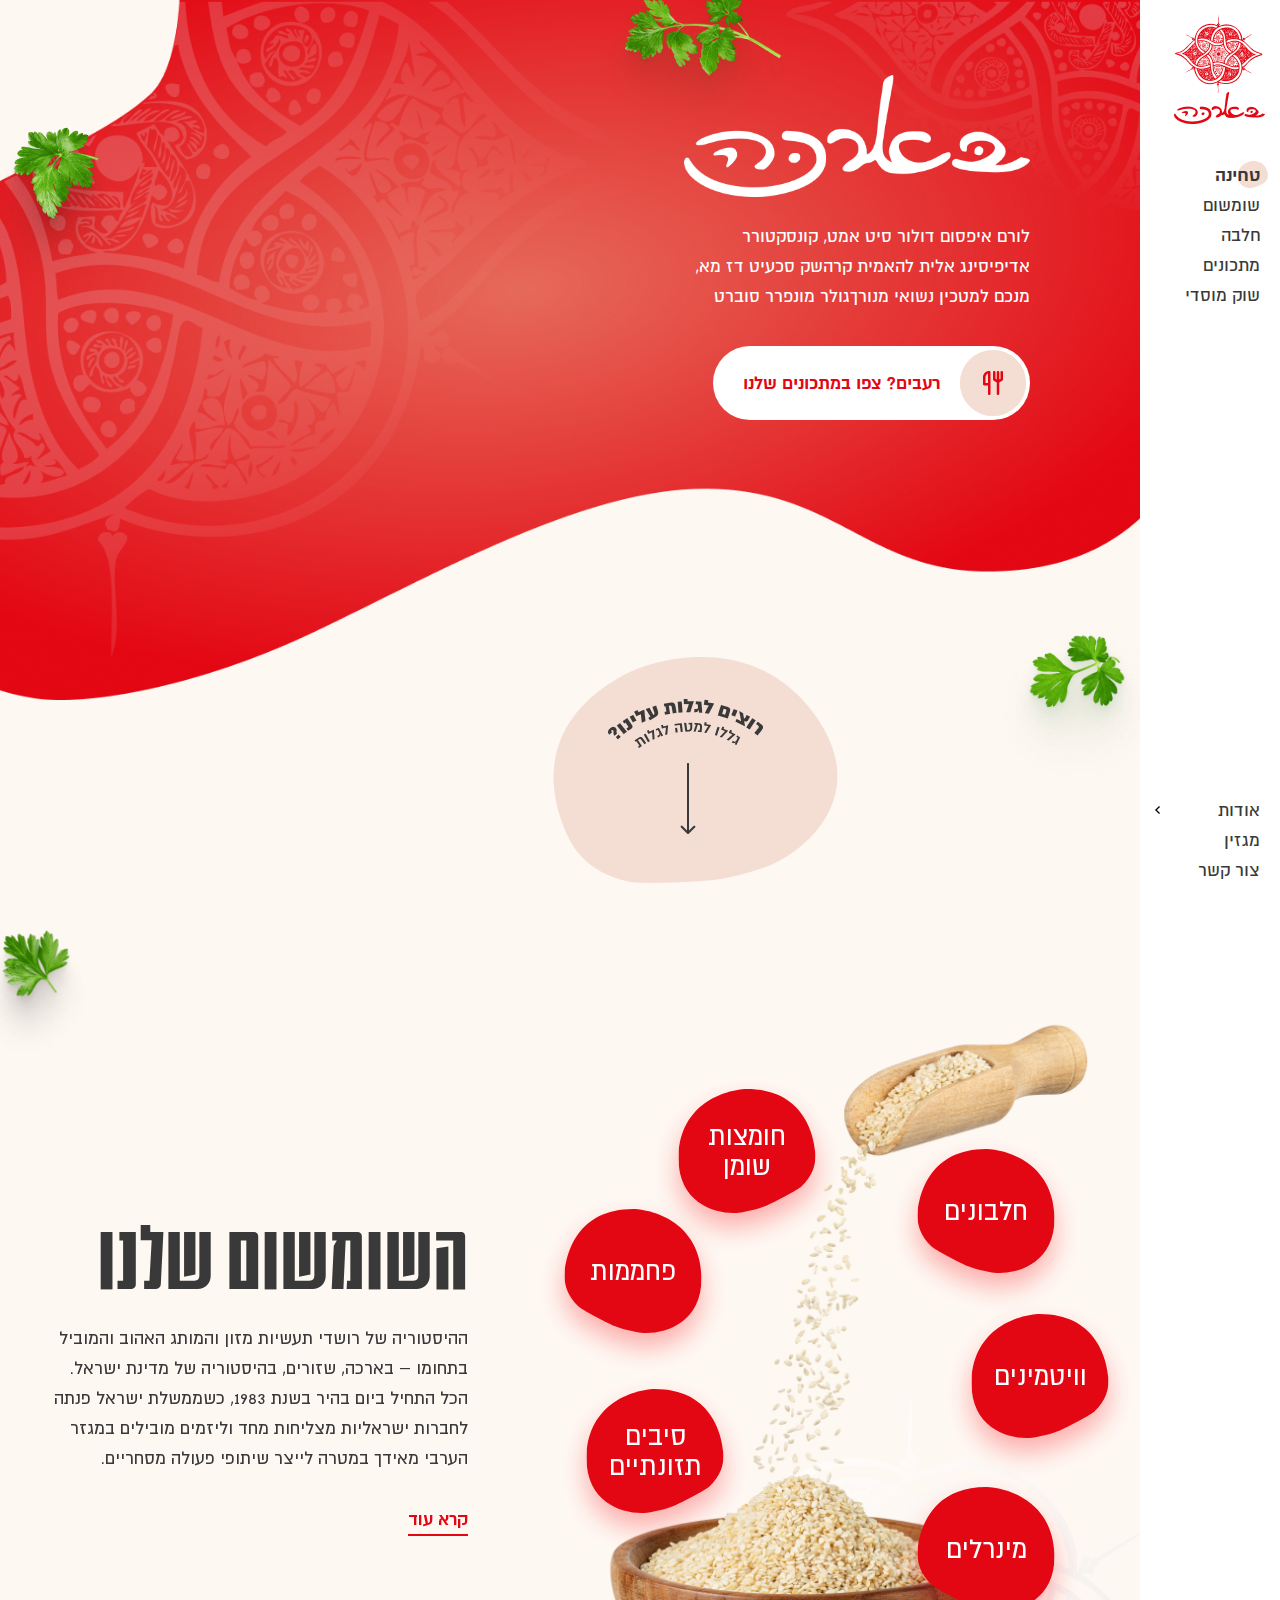
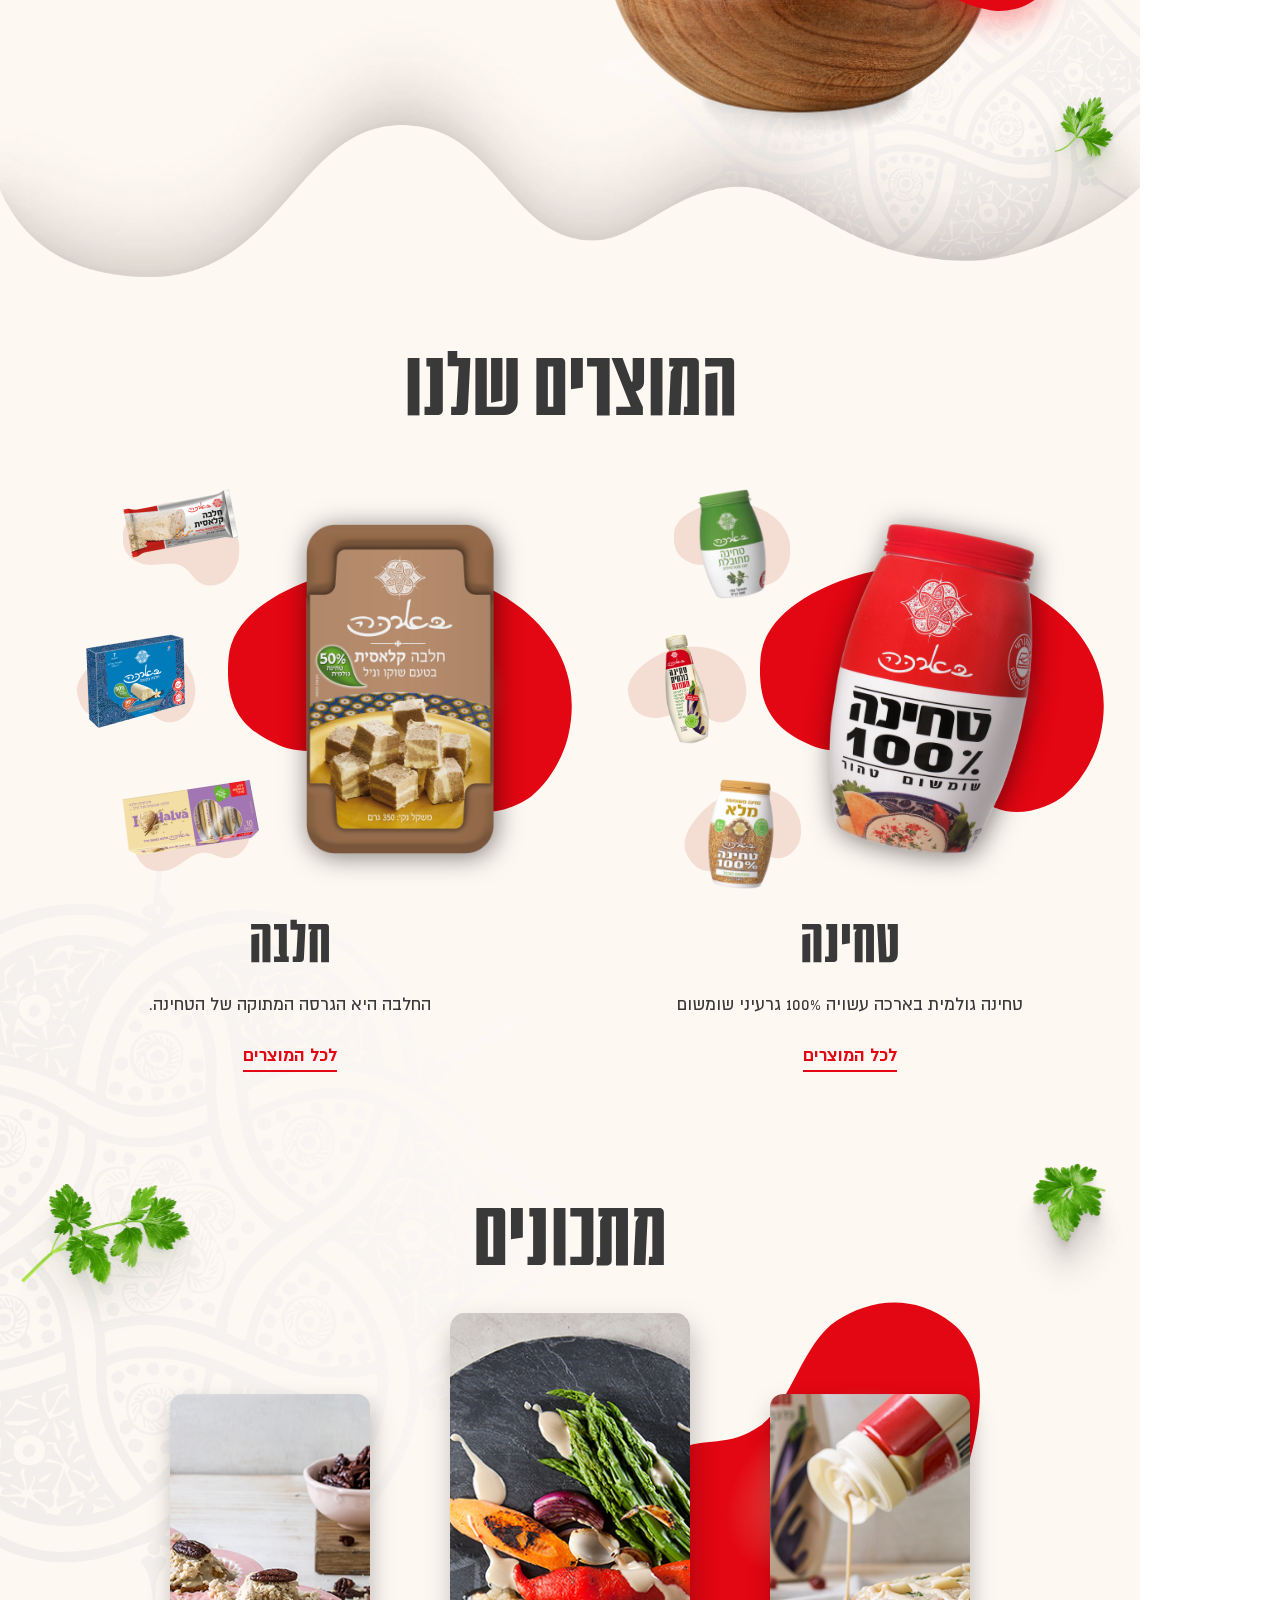
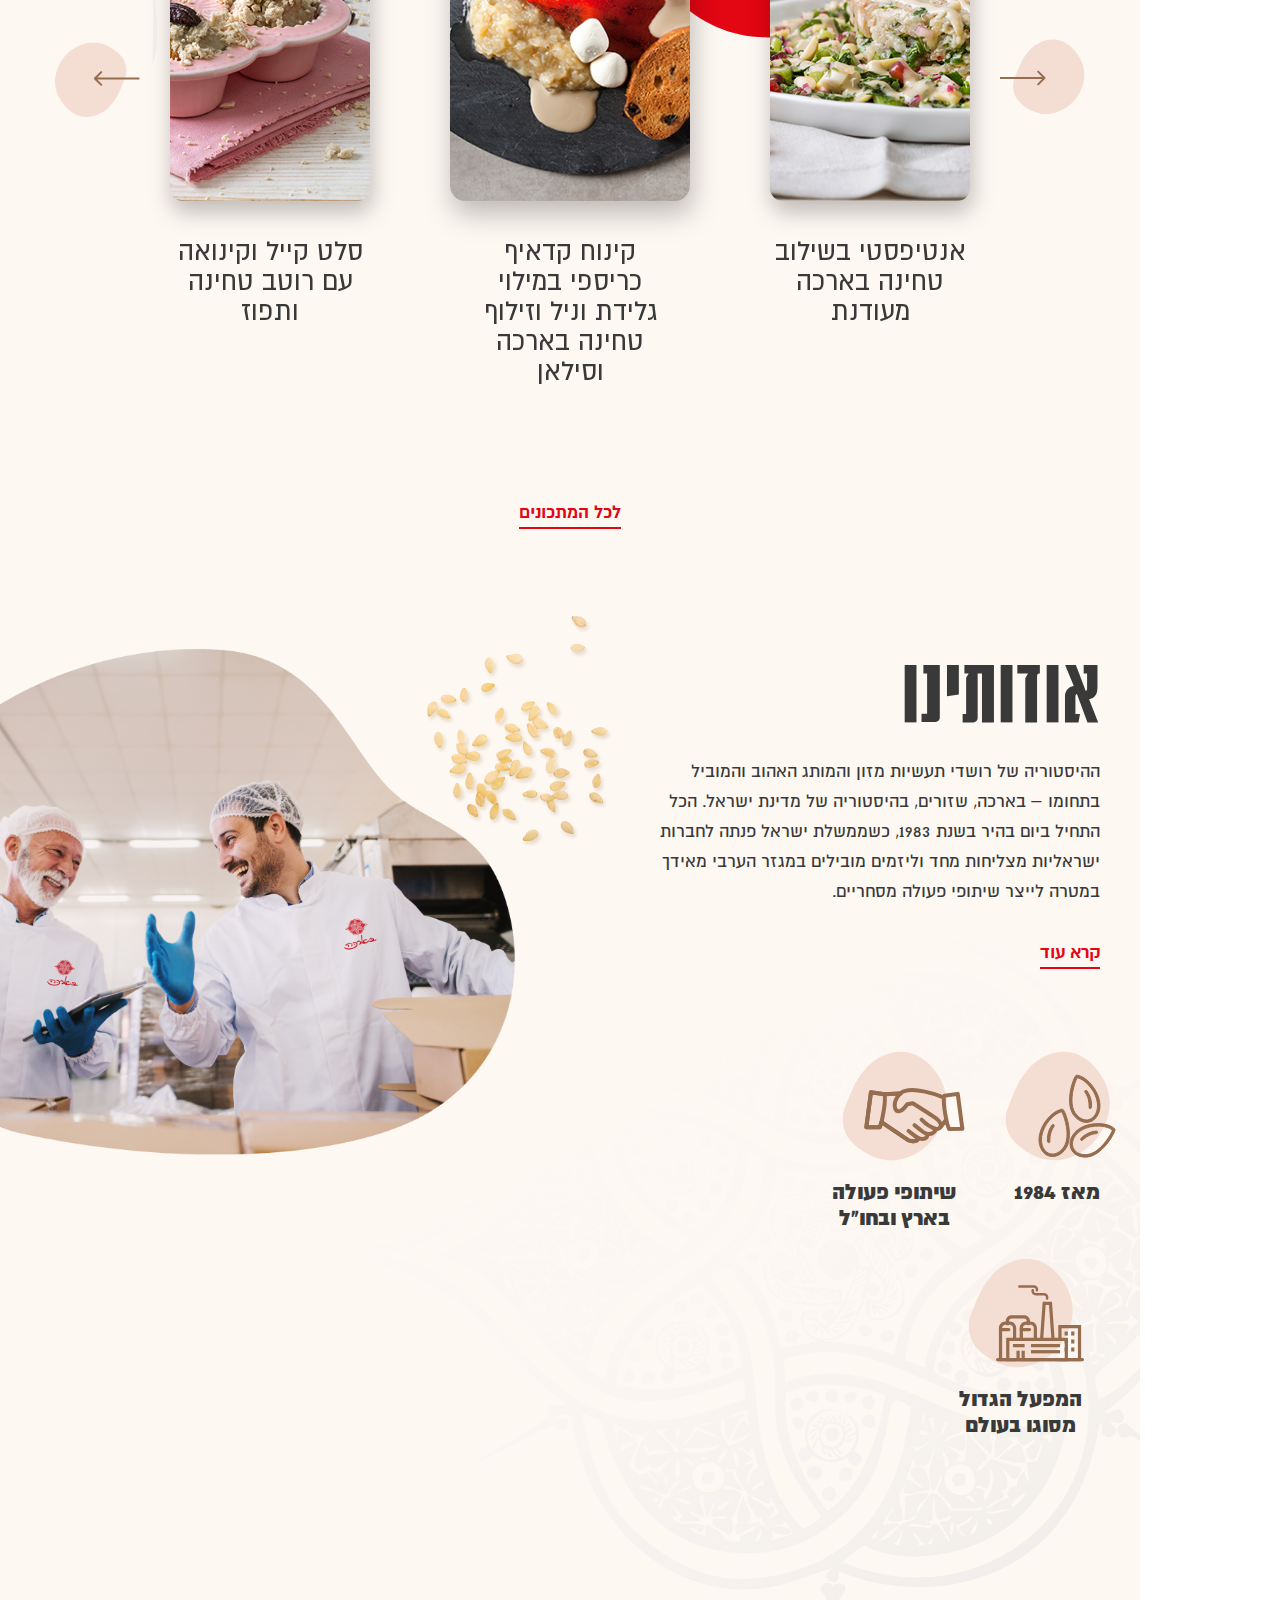
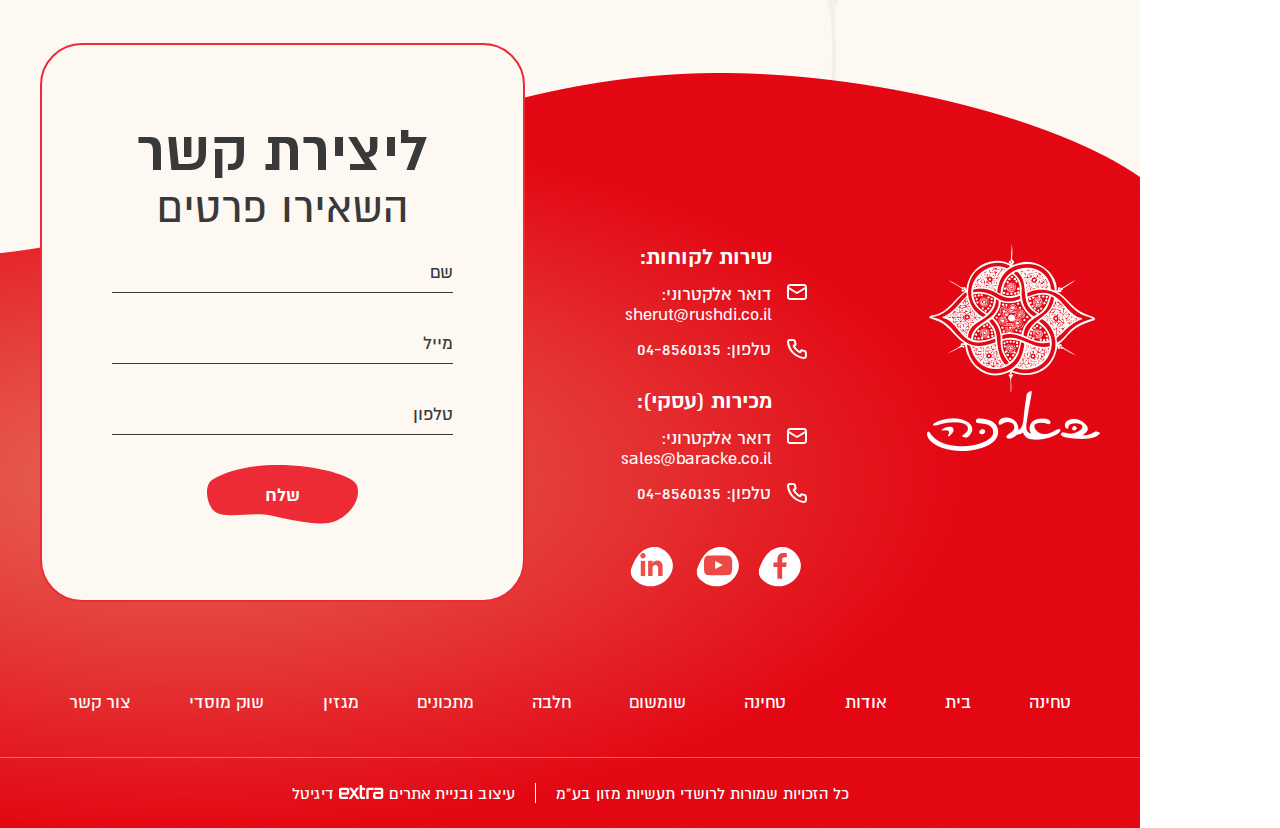
==== app/index.html @ 85909807 "first commit" ====
<!DOCTYPE html>
<html lang="en">
    <head>
        <meta charset="UTF-8" />
        <meta name="viewport" content="width=device-width, initial-scale=1.0" />
        <link rel="shortcut icon" type="image/x-icon" href="images/favicon.ico" />
        <title>בארכה</title>

        <script src="js/jquery-3.2.0.min.js"></script>
        <script src="js/main.js"></script>

        <link rel="stylesheet" href="plugins/swiper/swiper.css" />
        <script src="plugins/swiper/swiper.js"></script>

        <link rel="stylesheet" href="plugins/fancybox/jquery.fancybox.css" />
        <script src="plugins/fancybox/jquery.fancybox.js"></script>

        <script src="plugins/scrollreveal/scrollreveal.js"></script>

        <script src="plugins/mmenu/jquery-simple-mobilemenu.js"></script>
        <link rel="stylesheet" href="plugins/mmenu/styles/jquery-simple-mobilemenu-slide.css" />

        <link rel="stylesheet" href="css/style.css" />
    </head>
    <body>
        <div class="sidebar">
            <div class="logo">
                <img class="desktop" src="images/index/logo-sidebar.png" />
				<img class="mobile" src="images/index/logo-m.png" />
            </div>
            <div class="menu-cont-top">
                <ul class="main-menu">
                    <li class="current_page_item"><a href="">טחינה</a></li>
                    <li><a href="">שומשום</a></li>
                    <li><a href="">חלבה</a></li>
                    <li><a href="">מתכונים</a></li>
                    <li><a href="">שוק מוסדי</a></li>
                </ul>
            </div>

            <div class="menu-cont-bottom">
                <ul class="main-menu">
                    <li class="menu-item-has-children">
                        <a href="">אודות</a>
                        <ul class="sub-menu">
                            <li><a href=""> מודעות דרושים</a></li>
                            <li><a href="">מודעות חוק תכנון ובניה</a></li>
                            <li><a href="">מודעות מילים</a></li>
                            <li class="menu-item menu-item-has-children">
                                <a href="">מודעות מכרזים </a>
                                <ul class="sub-menu">
                                    <li><a href=""> מודעות דרושים</a></li>
                                    <li><a href="">מודעות חוק תכנון ובניה</a></li>
                                    <li><a href="">מודעות מילים</a></li>
                                </ul>
                            </li>
                        </ul>
                    </li>
                    <li><a href="">מגזין</a></li>
                    <li><a href="">צור קשר</a></li>
                </ul>
            </div>

			<div class="ham-button">
            </div>
            <div class="mobile-menu-cont mobile_menu">
                <ul class="mobile_menu">
                    <li class="current_page_item"><a href="/">ראשי</a></li>
                    <li class=""><a href="/">המבצעים שלנו</a></li>
                    <li class=""><a href="/">אודות</a> </li>
                    <li class=""><a href="/">קטלוג המוצרים</a></li>
                    <li class=""><a href="/">בלוג</a></li>
                    <li class=""><a href="/">חומרי בניין</a></li>
                    <li class=""><a href="/">יצירת קשר</a></li>
                    <li class="menu-item-has-children">
                        <a href="/">מאמרים</a>
                        <ul class="sub-menu submenu">
                            <li class="menu-item"><a href="/">מאמר 1</a></li>
                            <li class="menu-item"><a href="/">מאמר 2</a></li>
                        </ul>
                    </li>
                </ul>  
            </div>
        </div>

        <section class="hero">
            <div class="bg">
                <img src="images/index/hero/bg.png" />
            </div>
            <div class="section-inner">
                <div class="decor d1"><img src="images/index/hero/p1.png" /></div>
                <div class="decor d2"><img src="images/index/hero/p2.png" /></div>
                <div class="decor d3"><img src="images/index/hero/p3.png" /></div>
                <div class="decor d4"><img src="images/index/hero/sum.png" /></div>
                <div class="parts">
                    <div class="part part-text">
                        <div class="content white">
                            <img src="images/index/hero/logo.png" />
                            <p>לורם איפסום דולור סיט אמט, קונסקטורר אדיפיסינג אלית להאמית קרהשק סכעיט דז מא, מנכם למטכין נשואי מנורךגולר מונפרר סוברט</p>
                        </div>

                        <div class="button-round">
                            <div class="inner">
                                <div class="icon">
                                    <img src="images/icons/eat.svg" />
                                </div>
                                <span>רעבים? צפו במתכונים שלנו</span>
                            </div>
                        </div>
                    </div>
                    <div class="part part-image">
                        <div class="image">
                            <img src="images/index/hero/can.png" alt="" class="can" />
                            <img src="images/index/hero/plate.png" alt="" class="plate" />
                        </div>
                    </div>
                </div>

                <div class="wrapper-more centered">
                    <div class="more">
                        <img class="desktop" src="images/index/hero/more.png" />
						<img class="mobile" src="images/index/hero/more-m.svg" />
                    </div>
                </div>
            </div>
        </section>

        <section class="sumsum">
            <div class="decor d2"><img src="images/index/hero/p5.png" /></div>
            <div class="bg">
                <img src="images/index/sumsum-bottom.png" />
            </div>
            <div class="section-inner">
                <div class="decor d1"><img src="images/index/hero/p4.png" /></div>

                <div class="parts ai-center">
                    <div class="part part-image">
                        <div class="image">
                            <img src="images/index/sumsum.png" class="main" />

                            <div class="bullets">
                                <div class="bullet">
                                    <svg width="137" height="124" viewBox="0 0 137 124" fill="none" xmlns="http://www.w3.org/2000/svg">
                                        <path d="M0.0693817 66.0808C2.14291 14.771 46.2919 0.647851 68.1073 0C123.833 0 134.849 43.406 136.793 62.8415C138.737 82.2771 126.425 93.9384 123.186 97.1776C119.946 100.417 97.2663 112.726 86.2507 117.261C77.4382 120.889 65.2993 123.092 60.3315 123.74C39.3802 125.899 -1.92038 115.317 0.0693817 66.0808Z" fill="#E30613" />
                                    </svg>
                                    <div class="text">
                                        <p class="line-1">חומצות שומן</p>
                                        <p class="line-2">54 גרם ל-100 גרם</p>
                                    </div>
                                </div>

                                <div class="bullet">
                                    <svg width="137" height="124" viewBox="0 0 137 124" fill="none" xmlns="http://www.w3.org/2000/svg">
                                        <path d="M136.931 66.0808C134.857 14.771 90.7081 0.647851 68.8927 0C13.1666 0 2.15084 43.406 0.206904 62.8415C-1.73704 82.2771 10.5746 93.9384 13.8145 97.1776C17.0544 100.417 39.7337 112.726 50.7493 117.261C59.5618 120.889 71.7007 123.092 76.6685 123.74C97.6198 125.899 138.92 115.317 136.931 66.0808Z" fill="#E30613" />
                                    </svg>
                                    <div class="text">
                                        <p class="line-1">חלבונים</p>
                                        <p class="line-2">54 גרם ל-100 גרם</p>
                                    </div>
                                </div>

                                <div class="bullet">
                                    <svg width="137" height="124" viewBox="0 0 137 124" fill="none" xmlns="http://www.w3.org/2000/svg">
                                        <path d="M0.0693817 66.0808C2.14291 14.771 46.2919 0.647851 68.1073 0C123.833 0 134.849 43.406 136.793 62.8415C138.737 82.2771 126.425 93.9384 123.186 97.1776C119.946 100.417 97.2663 112.726 86.2507 117.261C77.4382 120.889 65.2993 123.092 60.3315 123.74C39.3802 125.899 -1.92038 115.317 0.0693817 66.0808Z" fill="#E30613" />
                                    </svg>
                                    <div class="text">
                                        <p class="line-1">וויטמינים</p>
                                        <p class="line-2">54 גרם ל-100 גרם</p>
                                    </div>
                                </div>

                                <div class="bullet">
                                    <svg width="137" height="124" viewBox="0 0 137 124" fill="none" xmlns="http://www.w3.org/2000/svg">
                                        <path d="M136.931 66.0808C134.857 14.771 90.7081 0.647851 68.8927 0C13.1666 0 2.15084 43.406 0.206904 62.8415C-1.73704 82.2771 10.5746 93.9384 13.8145 97.1776C17.0544 100.417 39.7337 112.726 50.7493 117.261C59.5618 120.889 71.7007 123.092 76.6685 123.74C97.6198 125.899 138.92 115.317 136.931 66.0808Z" fill="#E30613" />
                                    </svg>
                                    <div class="text">
                                        <p class="line-1">מינרלים</p>
                                        <p class="line-2">54 גרם ל-100 גרם</p>
                                    </div>
                                </div>

                                <div class="bullet">
                                    <svg width="137" height="124" viewBox="0 0 137 124" fill="none" xmlns="http://www.w3.org/2000/svg">
                                        <path d="M0.0693817 66.0808C2.14291 14.771 46.2919 0.647851 68.1073 0C123.833 0 134.849 43.406 136.793 62.8415C138.737 82.2771 126.425 93.9384 123.186 97.1776C119.946 100.417 97.2663 112.726 86.2507 117.261C77.4382 120.889 65.2993 123.092 60.3315 123.74C39.3802 125.899 -1.92038 115.317 0.0693817 66.0808Z" fill="#E30613" />
                                    </svg>
                                    <div class="text">
                                        <p class="line-1">סיבים תזונתיים</p>
                                        <p class="line-2">54 גרם ל-100 גרם</p>
                                    </div>
                                </div>

                                <div class="bullet">
                                    <svg width="137" height="124" viewBox="0 0 137 124" fill="none" xmlns="http://www.w3.org/2000/svg">
                                        <path d="M136.931 66.0808C134.857 14.771 90.7081 0.647851 68.8927 0C13.1666 0 2.15084 43.406 0.206904 62.8415C-1.73704 82.2771 10.5746 93.9384 13.8145 97.1776C17.0544 100.417 39.7337 112.726 50.7493 117.261C59.5618 120.889 71.7007 123.092 76.6685 123.74C97.6198 125.899 138.92 115.317 136.931 66.0808Z" fill="#E30613" />
                                    </svg>
                                    <div class="text">
                                        <p class="line-1">פחממות</p>
                                        <p class="line-2">54 גרם ל-100 גרם</p>
                                    </div>
                                </div>
                            </div>
                        </div>
                    </div>
                    <div class="part part-text">
                        <p class="section-title">השומשום שלנו</p>
                        <div class="content">
                            <p>ההיסטוריה של רושדי תעשיות מזון והמותג האהוב והמוביל בתחומו – בארכה, שזורים, בהיסטוריה של מדינת ישראל. הכל התחיל ביום בהיר בשנת 1983, כשממשלת ישראל פנתה לחברות ישראליות מצליחות מחד וליזמים מובילים במגזר הערבי מאידך במטרה לייצר שיתופי פעולה מסחריים.</p>
                        </div>

                        <a href="#" class="read-more">קרא עוד</a>
                    </div>
                </div>
            </div>
        </section>

        <div class="section-bg-products">
            <section class="products">
                <div class="section-inner">
                    <p class="section-title centered">המוצרים שלנו</p>

                    <div class="boxes">
                        <div class="box box-category">
                            <div class="inner">
                                <div class="image">
                                    <div class="main">
                                        <img src="images/index/products/b1.png" />
                                    </div>
                                    <div class="thumbs">
                                        <div class="thumb">
                                            <img src="images/index/products/p1.png" />
                                        </div>
                                        <div class="thumb">
                                            <img src="images/index/products/p2.png" />
                                        </div>
                                        <div class="thumb">
                                            <img src="images/index/products/p3.png" />
                                        </div>
                                    </div>
                                </div>
                                <div class="text">
                                    <p class="title">טחינה</p>
                                    <div class="content">
                                        <p>טחינה גולמית בארכה עשויה 100% גרעיני שומשום</p>
                                    </div>
                                    <a href="#" class="read-more">לכל המוצרים</a>
                                </div>
                            </div>
                        </div>

                        <div class="box box-category">
                            <div class="inner">
                                <div class="image">
                                    <div class="main">
                                        <img src="images/index/products/b2.png" />
                                    </div>
                                    <div class="thumbs">
                                        <div class="thumb">
                                            <img src="images/index/products/p4.png" />
                                        </div>
                                        <div class="thumb">
                                            <img src="images/index/products/p5.png" />
                                        </div>
                                        <div class="thumb">
                                            <img src="images/index/products/p6.png" />
                                        </div>
                                    </div>
                                </div>
                                <div class="text">
                                    <p class="title">חלבה</p>
                                    <div class="content">
                                        <p>החלבה היא הגרסה המתוקה של הטחינה.</p>
                                    </div>
                                    <a href="#" class="read-more">לכל המוצרים</a>
                                </div>
                            </div>
                        </div>
                    </div>
                </div>
            </section>

            <section class="recipes">
				<div class="decor d1">
					<img src="images/index/hero/p6.png">
				</div>
				<div class="decor d2">
					<img src="images/index/hero/p7.png">
				</div>
				<div class="decor d3">
					<img src="images/index/decor/decor-slider.svg">
				</div>
                <div class="section-inner">
                    <p class="section-title centered">מתכונים</p>

                    <div class="swiper-container slider-recipes">
                        <div class="swiper-wrapper">
                            <div class="swiper-slide">
                                <div class="box-recipe">
                                    <div class="image">
                                        <div class="inner">
                                            <img src="images/index/recipes/r1.png" />
                                        </div>
                                    </div>
                                    <div class="text">
                                        <p>קינוח קדאיף כריספי במילוי גלידת וניל וזילוף טחינה בארכה וסילאן</p>
                                    </div>
                                </div>
                            </div>
                            <div class="swiper-slide">
                                <div class="box-recipe">
                                    <div class="image">
                                        <div class="inner">
                                            <img src="images/index/recipes/r2.png" />
                                        </div>
                                    </div>
                                    <div class="text">
                                        <p>סלט קייל וקינואה עם רוטב טחינה ותפוז</p>
                                    </div>
                                </div>
                            </div>
                            <div class="swiper-slide">
                                <div class="box-recipe">
                                    <div class="image">
                                        <div class="inner">
                                            <img src="images/index/recipes/r3.png" />
                                        </div>
                                    </div>
                                    <div class="text">
                                        <p>אנטיפסטי בשילוב טחינה בארכה מעודנת</p>
                                    </div>
                                </div>
                            </div>
                        </div>
                        <div class="nav">
                            <div class="arrow arrow-right">
                                <img src="images/icons/swiper-right.svg" />
                            </div>
                            <div class="arrow arrow-left">
                                <img src="images/icons/swiper-left.svg" />
                            </div>
                        </div>
                    </div>

                    <div class="centered">
                        <a href="#" class="read-more">לכל המתכונים</a>
                    </div>
                </div>
            </section>
        </div>
		<div class="section-bg-about">
			<section class="about">
				<div class="section-inner">
					<div class="decor d1"><img src="images/index/hero/sum.png" /></div>
					<div class="parts">
						<div class="part">
							<p class="section-title">אודותינו</p>
							<div class="content">
								<p>ההיסטוריה של רושדי תעשיות מזון והמותג האהוב והמוביל בתחומו – בארכה, שזורים, בהיסטוריה של מדינת ישראל.
									הכל התחיל ביום בהיר בשנת 1983, כשממשלת ישראל פנתה לחברות ישראליות מצליחות מחד וליזמים מובילים במגזר הערבי מאידך במטרה לייצר שיתופי פעולה מסחריים.</p>
							</div>

							<a href="#" class="read-more">קרא עוד</a>

							<div class="boxes">
								<div class="box">
									<div class="inner">
										<div class="icon">
											<img src="images/index/about/a1.svg">
										</div>
										<div class="text">
											<span>מאז 1984</span>
										</div>
									</div>
								</div>
								<div class="box">
									<div class="inner">
										<div class="icon">
											<img src="images/index/about/a2.svg">
										</div>
										<div class="text">
											<span>שיתופי פעולה בארץ ובחו"ל</span>
										</div>
									</div>
								</div>
								<div class="box">
									<div class="inner">
										<div class="icon">
											<img src="images/index/about/a3.svg">
										</div>
										<div class="text">
											<span>המפעל הגדול מסוגו בעולם</span>
										</div>
									</div>
								</div>
							</div>
						</div>
						<div class="part">
							<div class="wrapper-image">
								<img src="images/index/about.png">
							</div>
						</div>
					</div>
				</div>
			</section>

			<footer>
				<div class="bg">
					<img src="images/index/bg-footer.png">
				</div>
				<div class="part-top">
					<div class="section-inner">
						<div class="parts">
							<div class="part part-cols">
								<div class="cols">
									<div class="col">
										<div class="logo">
											<img src="images/index/logo-footer.png">
										</div>
									</div>
									<div class="col">
										<div class="contact">
											<p class="contact-title">שירות לקוחות:</p>
											<div class="items">
												<div class="item">
													<div class="icon">
														<img src="images/icons/contact/env.svg">
													</div>
													<span>דואר אלקטרוני: sherut@rushdi.co.il</span>
												</div>
												<div class="item">
													<div class="icon">
														<img src="images/icons/contact/tel.svg">
													</div>
													<span>טלפון: 04-8560135</span>
												</div>
											</div>
										</div>

										<div class="contact">
											<p class="contact-title">מכירות (עסקי):</p>
											<div class="items">
												<div class="item">
													<div class="icon">
														<img src="images/icons/contact/env.svg">
													</div>
													<span>דואר אלקטרוני: sales@baracke.co.il</span>
												</div>
												<div class="item">
													<div class="icon">
														<img src="images/icons/contact/tel.svg">
													</div>
													<span>טלפון: 04-8560135</span>
												</div>
											</div>
										</div>

										<div class="social">
											<div class="item">
												<svg width="43" height="40" viewBox="0 0 43 40" fill="none" xmlns="http://www.w3.org/2000/svg">
													<path d="M37.5528 6.87092C47.6821 18.6453 39.6029 29.9482 34.2972 34.1279C20.4006 44.4373 8.64712 36.8391 4.12962 32.8841C-0.387878 28.929 0.262678 24.0626 0.3985 22.7441C0.534324 21.4256 3.63587 14.4973 5.44191 11.4526C6.88674 9.01685 9.4568 6.28215 10.5612 5.21927C15.3379 0.863839 27.8327 -4.42771 37.5528 6.87092Z" fill="white"/>
													</svg>
												<img src="images/icons/contact/fb.svg">
											</div>
											<div class="item">
												<svg width="43" height="40" viewBox="0 0 43 40" fill="none" xmlns="http://www.w3.org/2000/svg">
													<path d="M37.5528 6.87092C47.6821 18.6453 39.6029 29.9482 34.2972 34.1279C20.4006 44.4373 8.64712 36.8391 4.12962 32.8841C-0.387878 28.929 0.262678 24.0626 0.3985 22.7441C0.534324 21.4256 3.63587 14.4973 5.44191 11.4526C6.88674 9.01685 9.4568 6.28215 10.5612 5.21927C15.3379 0.863839 27.8327 -4.42771 37.5528 6.87092Z" fill="white"/>
													</svg>
												<img src="images/icons/contact/yt.svg">
											</div>
											<div class="item">
												<svg width="43" height="40" viewBox="0 0 43 40" fill="none" xmlns="http://www.w3.org/2000/svg">
													<path d="M37.5528 6.87092C47.6821 18.6453 39.6029 29.9482 34.2972 34.1279C20.4006 44.4373 8.64712 36.8391 4.12962 32.8841C-0.387878 28.929 0.262678 24.0626 0.3985 22.7441C0.534324 21.4256 3.63587 14.4973 5.44191 11.4526C6.88674 9.01685 9.4568 6.28215 10.5612 5.21927C15.3379 0.863839 27.8327 -4.42771 37.5528 6.87092Z" fill="white"/>
													</svg>
												<img src="images/icons/contact/ln.svg">
											</div>
										</div>
										
									</div>
								</div>
							</div>
							<div class="part part-form">
								<div class="wrapper-form">
									<p class="title">ליצירת קשר</p>
									<p class="subtitle">השאירו פרטים</p>

									<div class="wpcf7 js" id="wpcf7-f4355-o1" lang="he-IL" dir="rtl">
										<div class="screen-reader-response">
											<p role="status" aria-live="polite" aria-atomic="true"></p>
											<ul></ul>
										</div>
										<form action="/%D7%A6%D7%95%D7%A8-%D7%A7%D7%A9%D7%A8/#wpcf7-f4355-o1" method="post" class="wpcf7-form init" aria-label="Contact form" novalidate="novalidate" data-status="init">
											<span class="wpcf7-form-control-wrap" data-name="your-name"><input size="40" class="wpcf7-form-control wpcf7-text" aria-invalid="false" placeholder="שם" value="" type="text" name="your-name" /></span>
											<span class="wpcf7-form-control-wrap" data-name="your-email"><input size="40" class="wpcf7-form-control wpcf7-text wpcf7-email wpcf7-validates-as-required wpcf7-validates-as-email" aria-required="true" aria-invalid="false" placeholder="מייל" value="" type="email" name="your-email" /></span>
											<span class="wpcf7-form-control-wrap" data-name="your-tel"><input size="40" class="wpcf7-form-control wpcf7-text wpcf7-tel wpcf7-validates-as-tel" aria-invalid="false" placeholder="טלפון" value="" type="tel" name="your-tel" /></span>
											<input class="wpcf7-form-control wpcf7-hidden" value="/תודה-על-הפניה/" type="hidden" name="thankyou-page" />
											<div class="wrapper-submit wpcf7-form-control-wrap"><input class="wpcf7-form-control has-spinner wpcf7-submit" type="submit" value="שלח" /><span class="wpcf7-spinner"></span></div>
											<div class="wpcf7-response-output" aria-hidden="true"></div>
										</form>
									</div>
								</div>
							</div>
						</div>
						<div class="menu-cont-footer">
							<ul class="main-menu">
								<li class="current_page_item"><a href="">טחינה</a></li>
								<li><a href="">בית</a></li>
								<li><a href="">אודות</a></li>
								<li><a href="">טחינה</a></li>
								<li><a href="">שומשום</a></li>
								<li><a href="">חלבה</a></li>
								<li><a href="">מתכונים</a></li>
								<li><a href="">מגזין</a></li>
								<li><a href="">שוק מוסדי</a></li>
								<li><a href="">צור קשר</a></li>
							</ul>
						</div>

					</div>
				</div>

				<div class="part-bottom">
					<div class="section-inner">
						<p class="copyright">כל הזכויות שמורות לרושדי תעשיות מזון בע"מ</p>
						<div class="sep"></div>
						<p class="credit">עיצוב ובניית אתרים<a class="logoextra" href="https://extra.co.il/" target="_blank">
							<svg xmlns="http://www.w3.org/2000/svg" width="44.276" height="14.007" viewBox="0 0 44.276 14.007">
								<path id="logoextra" d="M892.015,509.994V512.2h6.571v1.876l-6.271-.011L890.7,515.6v4.159l1.6,1.479,7.118.011,1.5-1.479.011-8.372-1.544-1.436-7.365.032m1.158,6.239,5.306.011V518.9l-5.306-.011V516.23m-1.983-3.988.011-2.283h-5.735l-1.522,1.351-.011,9.894h2.423l-.011-8.962H891.2m-11.5-5h-2.358l.011,12.467,1.479,1.479h3.838l.011-2.187-2.937.011v-6.764l2.98-.021v-2.3l-3.012.011-.011-2.691m-2.98,2.766L873.982,510l-2.2,3.312-2.24-3.387-2.83-.011,3.655,5.263-4.149,6.014,2.894-.011,2.616-3.934,2.723,3.988,2.841.011-4.213-5.992,3.634-5.242m-18.46-.086-1.6,1.426v8.426l1.5,1.415h7.44v-2.208l-6.5.011V517.08l6.357-.011,1.458-1.4v-4.191l-1.49-1.533-7.172-.011m.815,4.888v-2.637l5.349.011v2.616Z" transform="translate(-856.653 -507.242)" fill="#ffffff"/>
							</svg>  
						</a> דיגיטל</p>
					</div>
				</div>
			</footer>
		</div>
        <script>
            $(document).ready(function ($) {
                var mySwiper = new Swiper(".slider-recipes", {
                    slidesPerView: 3,
                    spaceBetween: 100,
                    loop: true,
                    watchSlidesVisibility: true,
                    centeredSlides: true,
                    /*
				autoplay: {
					delay: 3000,
					disableOnInteraction: false,
					reverseDirection: true,
				},
				*/
                    speed: 1000,
                    navigation: {
                        nextEl: ".arrow-right",
                        prevEl: ".arrow-left",
                    },
                    breakpoints: {
                        0: {
                            //spaceBetween: 35,
                        },
                        1360: {
                            //spaceBetween: 55,
                        },
                    },
                });

   
            });
        </script>
    </body>
</html>
---- app/css/style.css ----
:root {
  --color-text: #393939;
  --color-main: #E30613;
  --color-2: #966D4F;
  --color-3: #F4DED3; }

/* Fonts */
@font-face {
  font-family: 'almoni-regular';
  src: url("../fonts/almoni-dl-aaa-regular.ttf") format("truetype"); }

@font-face {
  font-family: 'almoni-light';
  src: url("../fonts/almoni-dl-aaa-light.ttf") format("truetype"); }

@font-face {
  font-family: 'almoni-bold';
  src: url("../fonts/almoni-dl-aaa-bold.ttf") format("truetype"); }

@font-face {
  font-family: 'almoni-black';
  src: url("../fonts/almoni-dl-aaa-black.ttf") format("truetype"); }

@font-face {
  font-family: 'barlev-bold';
  src: url("../fonts/barlev-aaa-bold.otf") format("truetype"); }

/* /Fonts */
/* Global */
html {
  margin: 0 !important;
  overflow-x: hidden; }

body {
  position: relative;
  margin: 0;
  padding: 0;
  overflow-x: hidden;
  font-family: 'almoni-regular';
  font-size: 18px;
  padding-right: 165px; }
  @media only screen and (max-width: 1370px) {
    body {
      padding-right: 140px; } }
  @media only screen and (max-width: 950px) {
    body {
      padding-right: 0;
      padding-top: 50px; } }

input {
  border: none;
  outline: none; }

a {
  text-decoration: none;
  color: inherit; }

*, *::before, *::after {
  box-sizing: border-box;
  direction: rtl; }

p, h1, h2, h3, h4, h5, h6 {
  margin: 0; }

ul {
  -webkit-padding-start: 0;
  list-style: none;
  margin: 0;
  padding: 0; }

section {
  width: 100%;
  max-width: 1920px;
  margin: auto;
  overflow: hidden;
  position: relative;
  padding: 75px 0;
  background: #FEF8F3; }
  @media only screen and (max-width: 1370px) {
    section {
      padding: 60px 0; } }
  @media only screen and (max-width: 1200px) {
    section {
      padding: 55px 0; } }
  @media only screen and (max-width: 950px) {
    section {
      padding: 35px 0; } }

.section-inner {
  max-width: 1530px;
  padding: 0 40px;
  width: 100%;
  margin: auto;
  position: relative; }
  @media only screen and (max-width: 950px) {
    .section-inner {
      padding: 0 10px; } }

.content {
  font-family: 'almoni-regular';
  font-size: 20px;
  color: var(--color-text);
  line-height: 1.5; }
  .content.white {
    color: #fff; }
  .content p, .content ul, .content li, .content h1, .content h2, .content h3, .content h4, .content h5, .content img {
    margin-top: 15px; }
  .content a {
    color: var(--color-main);
    text-decoration: underline; }
    .content a:hover {
      text-decoration: none; }
  .content ul {
    list-style: disc;
    padding-right: 25px; }
  .content img {
    max-width: 100%; }
  @media only screen and (max-width: 950px) {
    .content {
      font-size: 18px; } }

.centered {
  text-align: center; }

.parts {
  display: flex;
  margin: 0 -45px; }
  .parts.ai-center {
    align-items: center; }
  .parts .part {
    width: 50%;
    flex-grow: 1;
    padding: 0 45px;
    position: relative; }
    .parts .part .image {
      font-size: 0;
      position: relative; }
      .parts .part .image img {
        max-width: 100%; }
      .parts .part .image .play {
        position: absolute;
        top: 50%;
        left: 50%;
        transform: translateX(-50%) translateY(-50%);
        z-index: 9; }
  @media only screen and (max-width: 950px) {
    .parts {
      flex-wrap: wrap; }
      .parts .part {
        width: 100%; }
        .parts .part:nth-child(2) {
          margin-top: 25px; }
        .parts .part .image .play img {
          height: 35px; } }

.section-title {
  font-family: 'barlev-bold';
  font-size: 113px;
  color: var(--color-text); }
  .section-title.white {
    color: #fff; }
  @media only screen and (max-width: 1370px) {
    .section-title {
      font-size: 90px; } }
  @media only screen and (max-width: 1200px) {
    .section-title {
      font-size: 75px; } }
  @media only screen and (max-width: 950px) {
    .section-title {
      font-size: 50px; } }

.button-round {
  border-radius: 53px;
  background: #FFF;
  display: inline-block;
  padding: 4px;
  padding-left: 30px;
  font-family: 'almoni-bold';
  font-size: 20px;
  color: var(--color-main);
  cursor: pointer;
  position: relative; }
  .button-round .icon {
    margin-left: 20px;
    height: 66px;
    width: 66px;
    display: flex;
    align-items: center;
    justify-content: center;
    background: var(--color-3);
    border-radius: 100%;
    position: relative;
    z-index: 1;
    transition: 0.5s; }
  .button-round span {
    position: relative;
    z-index: 1; }
  .button-round .inner {
    display: flex;
    align-items: center; }
  .button-round:before {
    content: "";
    position: absolute;
    display: block;
    top: 4px;
    bottom: 4px;
    right: 4px;
    width: 66px;
    background: var(--color-3);
    border-radius: 53px;
    transition: 0.5s; }
  .button-round:hover:before {
    width: calc(100% - 8px); }
  .button-round:hover .icon {
    background: #fff; }

.read-more {
  font-family: 'almoni-bold';
  font-size: 20px;
  color: var(--color-main);
  padding-bottom: 5px;
  border-bottom: 2px solid var(--color-main);
  display: inline-block;
  margin-top: 35px;
  transition: 0.5s; }
  .read-more:hover {
    color: var(--color-2);
    border-color: var(--color-2); }

.decor {
  position: absolute;
  font-size: 0;
  pointer-events: none; }
  .decor img {
    max-width: 100%; }

@-webkit-keyframes spin {
  from {
    transform: rotate(0deg); }
  to {
    transform: rotate(360deg); } }

@keyframes spin {
  from {
    transform: rotate(0deg); }
  to {
    transform: rotate(360deg); } }

.loading:after {
  display: inline-block;
  content: "";
  -webkit-animation: spin 1.75s linear infinite;
          animation: spin 1.75s linear infinite;
  height: 31px;
  width: 31px;
  position: absolute;
  top: 50%;
  left: 50%;
  margin-left: -15px;
  margin-top: -15px;
  z-index: 2;
  background: url("../images/icons/gear.svg"); }

.mobile {
  display: none; }

.desktop {
  display: block; }

@media only screen and (max-width: 950px) {
  .mobile {
    display: block; }
  .desktop {
    display: none; } }

#sm_menu_ham {
  position: static; }
  #sm_menu_ham span {
    background-color: var(--color-main);
    height: 3px; }

.sm_menu_outer {
  background: #966D4F;
  overflow-y: hidden; }
  .sm_menu_outer.slide .mobile_menu .sub-menu {
    background: #966D4F;
    min-height: calc(100vh - 45px);
    height: auto; }
  .sm_menu_outer .mobile_menu li {
    -o-border-image: linear-gradient(to right, rgba(255, 255, 255, 0) 0%, rgba(255, 255, 255, 0.5) 20%, rgba(255, 255, 255, 0.5) 50%, rgba(255, 255, 255, 0.5) 80%, rgba(255, 255, 255, 0) 100%) 0 0 1 0;
       border-image: linear-gradient(to right, rgba(255, 255, 255, 0) 0%, rgba(255, 255, 255, 0.5) 20%, rgba(255, 255, 255, 0.5) 50%, rgba(255, 255, 255, 0.5) 80%, rgba(255, 255, 255, 0) 100%) 0 0 1 0; }
  .sm_menu_outer .mobile_menu li.hasChild > a, .sm_menu_outer .mobile_menu li.back a {
    background-size: 20px !important; }
  .sm_menu_outer .mobile_menu a {
    font-family: 'almoni-regular';
    padding: 15px 15px; }
  .sm_menu_outer .mobile_menu .current_page_item > a {
    font-family: 'almoni-bold'; }

.sm_menu_outer.slide .mobile_menu li.hasChild > a {
  background: url(../plugins/mmenu/images/next.png) no-repeat scroll 10px center/5% auto; }

.sm_menu_outer .mobile_menu li.back a {
  padding: 20px 45px 20px 5px;
  background: url(../plugins/mmenu/images/back.png) no-repeat scroll right 15px center/5% auto; }

.sm_menu_outer {
  bottom: 0;
  height: calc(100vh - 50px);
  top: 50px; }

.sidebar {
  position: fixed;
  z-index: 99;
  top: 0;
  bottom: 0;
  right: 0;
  width: 165px;
  background: #fff;
  padding: 25px 35px;
  display: flex;
  flex-direction: column; }
  .sidebar .ham-button {
    display: none; }
  .sidebar .logo {
    font-size: 0; }
    .sidebar .logo img {
      max-width: 100%;
      max-height: 100%; }
  .sidebar .menu-cont-top {
    margin-top: 35px;
    flex-grow: 1; }
  .sidebar .menu-cont-bottom {
    margin-top: 35px; }
  .sidebar ul.main-menu .menu-item-has-children,
  .sidebar ul.main-menu .has-extra-menu {
    padding-left: 20px;
    background: url("../images/icons/rr.svg") no-repeat left center; }
  .sidebar ul.main-menu .menu-item-has-children {
    position: relative; }
  .sidebar ul.main-menu > li {
    position: relative; }
    .sidebar ul.main-menu > li > a {
      position: relative;
      transition: 0.25s;
      font-family: 'almoni-regular';
      font-size: 20px;
      color: var(--color-text);
      padding: 5px 5px;
      white-space: nowrap;
      display: inline-block; }
      .sidebar ul.main-menu > li > a:hover {
        color: var(--color-main); }
    .sidebar ul.main-menu > li.current_page_item:before, .sidebar ul.main-menu > li.current-menu-item:before {
      content: "";
      position: absolute;
      width: 30px;
      height: 27px;
      right: -3px;
      top: 2px;
      background: url("../images/icons/menu-active.svg") no-repeat; }
    .sidebar ul.main-menu > li.current_page_item > a, .sidebar ul.main-menu > li.current-menu-item > a {
      font-family: 'almoni-bold'; }
    .sidebar ul.main-menu > li .sub-menu {
      padding: 20px;
      position: absolute;
      left: auto;
      right: 100%;
      bottom: 0;
      transform: translateX(-20px);
      background-color: #fff;
      visibility: hidden;
      opacity: 0;
      transition: 0.15s;
      box-shadow: 0px 2px 15px 0px rgba(50, 50, 50, 0.2);
      z-index: 999; }
      .sidebar ul.main-menu > li .sub-menu.cols-2 {
        -moz-column-count: 2;
             column-count: 2;
        -moz-column-gap: 25px;
             column-gap: 25px; }
      .sidebar ul.main-menu > li .sub-menu li {
        margin: 0; }
        .sidebar ul.main-menu > li .sub-menu li a {
          font-family: 'almoni-regular';
          font-size: 17px;
          color: var(--color-text);
          padding: 8px;
          white-space: nowrap;
          display: inline-block;
          transition: 0.5s; }
          .sidebar ul.main-menu > li .sub-menu li a:hover {
            color: var(--color-main); }
        .sidebar ul.main-menu > li .sub-menu li:hover > .sub-menu {
          visibility: visible;
          opacity: 1; }
    .sidebar ul.main-menu > li:hover > .sub-menu {
      visibility: visible;
      opacity: 1; }
  @media only screen and (max-width: 1370px) {
    .sidebar {
      width: 140px;
      padding: 15px 15px; } }
  @media only screen and (max-width: 950px) {
    .sidebar {
      bottom: auto;
      left: 0;
      right: 0;
      width: auto;
      height: 50px;
      padding: 5px 10px;
      box-shadow: 0px 2px 15px 0px rgba(50, 50, 50, 0.2);
      flex-direction: row;
      justify-content: space-between;
      align-items: center; }
      .sidebar .logo {
        height: 100%; }
      .sidebar .ham-button {
        display: block; }
      .sidebar .menu-cont-top,
      .sidebar .menu-cont-bottom {
        display: none; } }

@-webkit-keyframes from-scale {
  from {
    transform: scale(1.5) rotate(-10deg);
    opacity: 0; }
  to {
    transform: scale(1) r otate(0deg);
    opacity: 1; } }

@keyframes from-scale {
  from {
    transform: scale(1.5) rotate(-10deg);
    opacity: 0; }
  to {
    transform: scale(1) r otate(0deg);
    opacity: 1; } }

/* ---------------------- Section hero ---------------------- */
section.hero .decor {
  z-index: 9; }
  section.hero .decor.d1 {
    top: -152px;
    right: 26%;
    width: 26%; }
    @media only screen and (max-width: 1370px) {
      section.hero .decor.d1 {
        top: -128px; } }
    @media only screen and (max-width: 950px) {
      section.hero .decor.d1 {
        top: -22px;
        right: -14%;
        width: 42%; } }
  section.hero .decor.d2 {
    top: 30px;
    width: 25%;
    text-align: left;
    left: -80px; }
    @media only screen and (max-width: 950px) {
      section.hero .decor.d2 {
        top: -9px;
        width: 35%;
        left: -30px; } }
  section.hero .decor.d3 {
    bottom: 80px;
    right: -80px;
    width: 25%; }
    @media only screen and (max-width: 950px) {
      section.hero .decor.d3 {
        bottom: -10px;
        right: -50px;
        width: 45%; } }
  section.hero .decor.d4 {
    bottom: 150px;
    left: -40px;
    width: 15%;
    text-align: left;
    opacity: 0;
    -webkit-animation: from-scale 1s forwards 3s;
            animation: from-scale 1s forwards 3s; }
    @media only screen and (max-width: 1370px) {
      section.hero .decor.d4 {
        bottom: 250px;
        left: 0px; } }
    @media only screen and (max-width: 950px) {
      section.hero .decor.d4 {
        width: 25%;
        bottom: 73px; } }

section.hero .bg {
  top: 0;
  right: 0;
  left: 0;
  font-size: 0;
  display: flex;
  justify-content: center;
  align-items: flex-start;
  position: absolute;
  padding-right: 50px; }
  section.hero .bg img {
    margin: auto; }

section.hero .section-inner {
  position: relative;
  z-index: 2; }

section.hero .parts {
  align-items: flex-start;
  margin: 0;
  margin-right: 70px;
  margin-top: 55px; }
  section.hero .parts .part {
    padding: 0; }
  section.hero .parts .part-image .image {
    width: 105%;
    margin-top: 150px; }
    section.hero .parts .part-image .image img {
      position: absolute;
      opacity: 0;
      pointer-events: none; }
      section.hero .parts .part-image .image img.plate {
        left: -60px;
        top: 0;
        max-width: 71%;
        -webkit-animation: from-scale 2s forwards 0.5s;
                animation: from-scale 2s forwards 0.5s; }
      section.hero .parts .part-image .image img.can {
        position: absolute;
        right: 40px;
        top: -85px;
        z-index: 2;
        max-width: 61%;
        -webkit-animation: from-scale 2s forwards 2s;
                animation: from-scale 2s forwards 2s; }
  section.hero .parts .part-text {
    width: 20%; }

section.hero .button-round {
  margin-top: 35px; }

section.hero .wrapper-more {
  margin-top: 190px; }
  section.hero .wrapper-more .more {
    cursor: pointer;
    z-index: 9;
    display: inline-block;
    margin: auto; }
    section.hero .wrapper-more .more img {
      transition: 0.5s;
      position: relative;
      bottom: 0;
      margin-left: 240px; }
    @media only screen and (min-width: 950px) {
      section.hero .wrapper-more .more:hover img {
        bottom: -20px; } }

@media only screen and (max-width: 1370px) {
  section.hero .bg img {
    height: 700px; }
  section.hero .parts {
    margin-top: 0; } }

@media only screen and (max-width: 950px) {
  section.hero {
    padding-top: 10px; }
    section.hero .bg img {
      height: 790px; }
    section.hero .parts {
      margin-right: 0; }
      section.hero .parts .part-image .image {
        margin-top: 90px; }
        section.hero .parts .part-image .image img.can {
          right: -50px;
          top: -85px;
          max-width: 71%; }
        section.hero .parts .part-image .image img.plate {
          left: -18px;
          top: 0;
          max-width: 81%; }
    section.hero .wrapper-more {
      margin-top: 250px; }
      section.hero .wrapper-more .more img {
        margin-left: 0;
        -webkit-animation: bounce 2s infinite;
                animation: bounce 2s infinite; } }

/* --------------------- /Section hero ---------------------- */
@-webkit-keyframes bounce {
  0%,
  20%,
  50%,
  80%,
  100% {
    transform: translateY(0); }
  40% {
    transform: translateY(-30px); }
  60% {
    transform: translateY(-15px); } }
@keyframes bounce {
  0%,
  20%,
  50%,
  80%,
  100% {
    transform: translateY(0); }
  40% {
    transform: translateY(-30px); }
  60% {
    transform: translateY(-15px); } }

/* ---------------------- Section sumsum ---------------------- */
section.sumsum {
  overflow: visible;
  padding-top: 0;
  padding-bottom: 130px;
  z-index: 2; }
  section.sumsum .bg {
    position: absolute;
    bottom: -150px;
    left: 0;
    right: 0;
    font-size: 0; }
    section.sumsum .bg img {
      width: 100%; }
  section.sumsum .decor {
    z-index: 9; }
    section.sumsum .decor.d1 {
      top: -110px;
      left: -80px;
      width: 20%;
      text-align: left; }
      @media only screen and (max-width: 950px) {
        section.sumsum .decor.d1 {
          top: -45px;
          left: -40px;
          width: 50%; } }
    section.sumsum .decor.d2 {
      bottom: 40px;
      right: -35px;
      width: 16%;
      text-align: right; }
      @media only screen and (max-width: 950px) {
        section.sumsum .decor.d2 {
          bottom: -30px;
          right: -75px;
          width: 66%; } }
  section.sumsum .parts .part-text {
    width: 40%; }
  section.sumsum .image {
    position: relative;
    text-align: center; }
    section.sumsum .image .main {
      mix-blend-mode: multiply;
      margin: auto; }
  section.sumsum .bullets {
    position: absolute;
    top: 0;
    left: 0;
    bottom: 0;
    right: 0; }
    section.sumsum .bullets .bullet {
      position: absolute;
      cursor: pointer; }
      section.sumsum .bullets .bullet:nth-child(1) {
        left: 35%;
        top: 20%; }
      section.sumsum .bullets .bullet:nth-child(2) {
        left: 79%;
        top: 28%; }
      section.sumsum .bullets .bullet:nth-child(3) {
        left: 89%;
        top: 50%; }
      section.sumsum .bullets .bullet:nth-child(4) {
        left: 79%;
        top: 73%; }
      section.sumsum .bullets .bullet:nth-child(5) {
        left: 18%;
        top: 60%; }
      section.sumsum .bullets .bullet:nth-child(6) {
        left: 14%;
        top: 36%; }
      section.sumsum .bullets .bullet svg,
      section.sumsum .bullets .bullet .text {
        position: absolute;
        top: 50%;
        left: 50%;
        transform: translateX(-50%) translateY(-50%); }
      section.sumsum .bullets .bullet svg {
        transition: 0.5s;
        -webkit-filter: drop-shadow(0px 14px 13px rgba(247, 0, 4, 0.3));
                filter: drop-shadow(0px 14px 13px rgba(247, 0, 4, 0.3)); }
        section.sumsum .bullets .bullet svg path {
          transition: 0.5s; }
      section.sumsum .bullets .bullet .text {
        z-index: 2;
        text-align: center; }
        section.sumsum .bullets .bullet .text .line-1 {
          font-family: 'almoni-regular';
          font-size: 30px;
          color: #fff; }
        section.sumsum .bullets .bullet .text .line-2 {
          font-family: 'almoni-regular';
          font-size: 20px;
          color: #fff;
          overflow: hidden;
          height: 0;
          opacity: 0;
          transition: 0.5s; }
      section.sumsum .bullets .bullet:hover {
        z-index: 99; }
        section.sumsum .bullets .bullet:hover .text .line-2 {
          height: 40px;
          margin-top: 10px;
          opacity: 1; }
        section.sumsum .bullets .bullet:hover svg {
          transform: translateX(-50%) translateY(-50%) scale(1.2); }
          section.sumsum .bullets .bullet:hover svg path {
            fill: var(--color-2); }
  @media only screen and (max-width: 1370px) {
    section.sumsum .bg {
      bottom: -80px; } }
  @media only screen and (max-width: 950px) {
    section.sumsum {
      padding-top: 45px; }
      section.sumsum .bg {
        bottom: 0px; }
      section.sumsum .parts {
        flex-direction: column-reverse; }
        section.sumsum .parts .part-text {
          width: 100%;
          margin-top: 0; }
        section.sumsum .parts .part-image {
          margin-top: 35px; }
      section.sumsum .bullets .bullet svg {
        transform: translateX(-50%) translateY(-50%) scale(0.7); }
      section.sumsum .bullets .bullet .text {
        z-index: 2;
        text-align: center; }
        section.sumsum .bullets .bullet .text .line-1 {
          font-size: 22px; }
        section.sumsum .bullets .bullet .text .line-2 {
          font-size: 18px; }
      section.sumsum .bullets .bullet:hover svg {
        transform: translateX(-50%) translateY(-50%) scale(1); }
      section.sumsum .bullets .bullet:hover .text .line-2 {
        height: 36px;
        margin-top: 5px; } }

/* --------------------- /Section sumsum ---------------------- */
/* ---------------------- Section products ---------------------- */
section.products .section-inner {
  position: relative;
  z-index: 9; }

section.products .boxes {
  display: flex;
  flex-wrap: wrap;
  margin: -30px;
  margin-top: 55px; }
  section.products .boxes .box {
    width: 50%;
    padding: 30px; }

@media only screen and (max-width: 1370px) {
  section.products .boxes {
    margin-top: 25px; } }

@media only screen and (max-width: 950px) {
  section.products .boxes {
    margin: -50px;
    margin-top: 15px; }
    section.products .boxes .box {
      width: 100%;
      padding: 50px; } }

/* --------------------- /Section products ---------------------- */
.box-category {
  text-align: center; }
  .box-category .image {
    display: flex;
    align-items: center;
    justify-content: center;
    font-size: 0; }
    .box-category .image .main {
      height: 400px;
      position: relative; }
      .box-category .image .main:after {
        content: "";
        position: absolute;
        display: block;
        width: 415px;
        height: 275px;
        background: url("../images/index/product-behind-big.svg") no-repeat;
        background-size: contain;
        background-position: center center;
        top: 50%;
        left: 50%;
        transform: translateX(-50%) translateY(-50%); }
      .box-category .image .main img {
        max-height: 100%;
        position: relative;
        z-index: 3;
        -webkit-filter: drop-shadow(2px 3px 13px rgba(0, 0, 0, 0.5));
                filter: drop-shadow(2px 3px 13px rgba(0, 0, 0, 0.5)); }
    .box-category .image .thumbs .thumb {
      position: relative;
      margin-top: 35px;
      height: 110px;
      cursor: pointer; }
      .box-category .image .thumbs .thumb:hover img {
        transform: scale(1.2) rotate(-5deg); }
      .box-category .image .thumbs .thumb:first-child {
        margin-top: 0; }
      .box-category .image .thumbs .thumb:after {
        content: "";
        position: absolute;
        display: block;
        width: 125px;
        height: 85px;
        background: url("../images/index/product-behind.svg") no-repeat;
        background-size: contain;
        background-position: center center;
        top: 50%;
        left: 50%;
        transform: translateX(-50%) translateY(-50%); }
      .box-category .image .thumbs .thumb img {
        max-height: 100%;
        position: relative;
        z-index: 3;
        transition: 0.5s; }
      .box-category .image .thumbs .thumb:nth-child(1) {
        margin-right: 30px; }
        .box-category .image .thumbs .thumb:nth-child(1):after {
          transform: translateX(-50%) translateY(-50%) rotate(0deg); }
      .box-category .image .thumbs .thumb:nth-child(2) {
        margin-right: 120px; }
        .box-category .image .thumbs .thumb:nth-child(2):after {
          transform: translateX(-50%) translateY(-50%) rotate(-15deg); }
      .box-category .image .thumbs .thumb:nth-child(3) {
        margin-right: 10px; }
        .box-category .image .thumbs .thumb:nth-child(3):after {
          transform: translateX(-50%) translateY(-50%) rotate(-30deg); }
  .box-category .text {
    margin-top: 30px; }
    .box-category .text .title {
      font-family: 'barlev-bold';
      font-size: 74px;
      line-height: 1;
      color: var(--color-text); }
    .box-category .text .read-more {
      margin-top: 25px; }
  @media only screen and (max-width: 1370px) {
    .box-category .image .main {
      height: 330px; }
      .box-category .image .main:after {
        width: 345px; }
    .box-category .text {
      margin-top: 25px; }
      .box-category .text .title {
        font-size: 60px; } }
  @media only screen and (max-width: 1200px) {
    .box-category .image .main {
      height: 260px; }
      .box-category .image .main:after {
        width: 265px; }
    .box-category .image .thumbs {
      margin-right: -10px; }
      .box-category .image .thumbs .thumb {
        height: 80px; }
        .box-category .image .thumbs .thumb:after {
          width: 95px; } }
  @media only screen and (max-width: 950px) {
    .box-category .text {
      margin-top: 15px; }
      .box-category .text .title {
        font-size: 50px; } }

.section-bg-products {
  background: #fef8f3 url("../images/index/bg-products.png") no-repeat;
  background-position: left center; }
  .section-bg-products section {
    background: none; }

/* ---------------------- Section recipes ---------------------- */
section.recipes .decor {
  z-index: 9; }
  section.recipes .decor.d1 {
    top: 0px;
    right: -45px;
    width: 20%;
    text-align: right; }
  section.recipes .decor.d2 {
    top: 0px;
    left: -25px;
    width: 25%;
    text-align: left; }
  section.recipes .decor.d3 {
    top: 170px;
    right: 14%;
    width: 30%;
    text-align: right;
    z-index: 1; }

section.recipes .section-inner {
  max-width: 1700px;
  position: relative;
  z-index: 2; }

section.recipes .slider-recipes {
  margin-top: 10px;
  padding: 100px 130px;
  padding-bottom: 80px; }
  section.recipes .slider-recipes .swiper-slide {
    transition-duration: 250ms;
    transition-property: transform, opacity;
    opacity: 0; }
    section.recipes .slider-recipes .swiper-slide.swiper-slide-visible {
      opacity: 1;
      transition-duration: 0ms; }
    section.recipes .slider-recipes .swiper-slide.swiper-slide-active .box-recipe .image {
      transform: scale(1.2); }

section.recipes .nav {
  position: absolute;
  display: flex;
  align-items: center;
  justify-content: space-between;
  left: 0;
  right: 0;
  top: 50%;
  transform: translateY(-50%);
  pointer-events: none;
  z-index: 9; }
  section.recipes .nav .arrow {
    cursor: pointer;
    pointer-events: auto; }

/* --------------------- /Section recipes ---------------------- */
.box-recipe .image {
  height: 407px;
  transition-duration: 250ms;
  transition-property: transform, opacity;
  transform-origin: bottom center; }
  .box-recipe .image .inner {
    height: 100%;
    overflow: hidden;
    border-radius: 13px;
    -webkit-filter: drop-shadow(2px 11px 11px rgba(0, 0, 0, 0.25));
            filter: drop-shadow(2px 11px 11px rgba(0, 0, 0, 0.25));
    font-size: 0;
    display: flex;
    align-items: center;
    justify-content: center; }
  .box-recipe .image img {
    height: 100%; }

.box-recipe .text {
  font-family: 'almoni-regular';
  font-size: 30px;
  color: var(--color-text);
  margin-top: 35px;
  text-align: center; }

/* ---------------------- Section about ---------------------- */
section.about .decor {
  z-index: 9; }
  section.about .decor.d1 {
    top: -34px;
    left: 36%;
    width: 20%;
    text-align: left; }

section.about .wrapper-image {
  font-size: 0; }
  section.about .wrapper-image img {
    max-width: 120%;
    margin-right: 10px; }

section.about .content {
  max-width: 460px; }

section.about .boxes {
  display: flex;
  flex-wrap: wrap;
  margin: -20px;
  margin-top: 75px; }
  section.about .boxes .box {
    padding: 20px;
    max-width: 200px; }
    section.about .boxes .box .inner {
      position: relative; }
    section.about .boxes .box .icon {
      height: 85px;
      display: flex;
      align-items: center;
      justify-content: center;
      font-size: 0;
      position: relative; }
      section.about .boxes .box .icon img {
        max-height: 100%;
        position: relative;
        z-index: 2;
        transform: translateX(20px) translateY(10px); }
      section.about .boxes .box .icon:after {
        content: "";
        position: absolute;
        display: block;
        width: 120px;
        height: 110px;
        background: url("../images/index/about/ab.svg") no-repeat;
        background-size: contain;
        background-position: center center;
        top: 50%;
        left: 50%;
        transform: translateX(-50%) translateY(-50%); }
    section.about .boxes .box .text {
      text-align: center;
      font-family: 'almoni-black';
      font-size: 24px;
      color: var(--color-text);
      text-align: center;
      margin-top: 30px; }

/* --------------------- /Section about ---------------------- */
.section-bg-about {
  background: #fef8f3 url("../images/index/bg-about.png") no-repeat;
  background-position: right 25%; }
  .section-bg-about section,
  .section-bg-about footer {
    background: none; }

.logoextra {
  cursor: pointer; }
  .logoextra svg path {
    transition: 0.5s; }
  .logoextra:hover svg path {
    fill: #ffc20f; }

/* ---------------------- footer ---------------------- */
footer {
  position: relative;
  overflow: hidden;
  margin-top: 145px; }
  footer .bg {
    position: absolute;
    font-size: 0;
    top: 30px;
    left: 0;
    right: 0; }
  footer .section-inner {
    position: relative;
    z-index: 2; }
  footer .part-top {
    padding-bottom: 45px; }
    footer .part-top .parts {
      align-items: flex-end; }
      footer .part-top .parts .part-cols .cols {
        display: flex;
        margin: 0 -60px; }
      footer .part-top .parts .part-cols .col {
        padding: 0 60px; }
      footer .part-top .parts .part-form {
        text-align: left; }
  footer .contact {
    margin-top: 25px; }
    footer .contact:first-child {
      margin-top: 0; }
    footer .contact .contact-title {
      font-family: 'almoni-bold';
      font-size: 24px;
      color: #fff;
      padding-right: 35px; }
    footer .contact .item {
      display: flex;
      font-family: 'almoni-regular';
      font-size: 20px;
      color: #fff;
      margin-top: 15px; }
      footer .contact .item .icon {
        margin-left: 15px; }
  footer .social {
    display: flex;
    align-items: center;
    margin-top: 25px; }
    footer .social .item {
      position: relative;
      margin: 20px;
      cursor: pointer; }
      footer .social .item img {
        position: relative;
        z-index: 2; }
      footer .social .item svg {
        position: absolute;
        top: 50%;
        left: 50%;
        transform: translateX(-50%) translateY(-50%); }
        footer .social .item svg path {
          transition: 0.5s; }
      footer .social .item:hover svg path {
        fill: var(--color-text); }
  footer .wrapper-form {
    border-radius: 42px;
    border: 2px solid #ec2b36;
    background: #fef8f3;
    padding: 70px;
    display: inline-block;
    width: auto;
    text-align: center;
    max-width: 530px;
    margin-left: 0;
    margin-right: auto; }
    footer .wrapper-form .title {
      font-family: 'almoni-bold';
      font-size: 64px;
      color: var(--color-text); }
    footer .wrapper-form .subtitle {
      font-family: 'almoni-regular';
      font-size: 48px;
      color: var(--color-text); }
    footer .wrapper-form .wpcf7 {
      margin-top: 15px; }
  footer .menu-cont-footer {
    margin-top: 90px; }
    footer .menu-cont-footer .main-menu {
      display: flex;
      justify-content: space-around; }
      footer .menu-cont-footer .main-menu li a {
        padding: 10px;
        font-family: 'almoni-regular';
        font-size: 20px;
        color: #fff;
        transition: 0.5s; }
        footer .menu-cont-footer .main-menu li a:hover {
          color: var(--color-text); }
  footer .part-bottom {
    border-top: 1px solid #ffd7d769;
    padding: 25px 0;
    position: relative;
    z-index: 3; }
    footer .part-bottom .section-inner {
      display: flex;
      align-items: center;
      justify-content: center;
      font-family: 'almoni-regular';
      font-size: 18px;
      color: #fff; }
      footer .part-bottom .section-inner .sep {
        height: 20px;
        width: 1px;
        background: #fff;
        margin: 0 20px; }

/* --------------------- /footer ---------------------- */
.wpcf7 form {
  display: flex;
  justify-content: center;
  flex-wrap: wrap;
  margin: -10px -15px; }

.wpcf7 .wpcf7-form-control-wrap {
  width: 100%;
  padding: 15px 15px; }
  .wpcf7 .wpcf7-form-control-wrap.wide {
    width: 100%; }
  .wpcf7 .wpcf7-form-control-wrap .wpcf7-list-item {
    display: block;
    margin-top: 10px; }

@media only screen and (max-width: 950px) {
  .wpcf7 .wpcf7-form-control-wrap[data-name*="newsletter"],
  .wpcf7 .wrapper-submit {
    width: 100%; } }

.wpcf7 .wrapper-submit {
  text-align: center; }

.wpcf7 input,
.wpcf7 select,
.wpcf7 textarea {
  width: 100%;
  font-family: 'almoni-regular';
  font-size: 20px;
  color: var(--color-text);
  outline: none;
  background: transparent;
  border-bottom: 1px solid var(--color-text);
  padding: 10px 0; }
  .wpcf7 input::-webkit-input-placeholder,
  .wpcf7 select::-webkit-input-placeholder,
  .wpcf7 textarea::-webkit-input-placeholder {
    /* WebKit browsers */
    color: var(--color-text); }
  .wpcf7 input:-moz-placeholder,
  .wpcf7 select:-moz-placeholder,
  .wpcf7 textarea:-moz-placeholder {
    /* Mozilla Firefox 4 to 18 */
    color: var(--color-text); }
  .wpcf7 input::-moz-placeholder,
  .wpcf7 select::-moz-placeholder,
  .wpcf7 textarea::-moz-placeholder {
    /* Mozilla Firefox 19+ */
    color: var(--color-text); }
  .wpcf7 input:-ms-input-placeholder,
  .wpcf7 select:-ms-input-placeholder,
  .wpcf7 textarea:-ms-input-placeholder {
    /* Internet Explorer 10+ */
    color: var(--color-text); }
  .wpcf7 input[type="checkbox"],
  .wpcf7 select[type="checkbox"],
  .wpcf7 textarea[type="checkbox"] {
    width: auto;
    margin: 5px; }
  .wpcf7 input[type="submit"],
  .wpcf7 select[type="submit"],
  .wpcf7 textarea[type="submit"] {
    font-family: 'almoni-bold';
    font-size: 20px;
    color: #fff;
    border: none;
    width: 151px;
    height: 60px;
    transition: 0.5s;
    background: url("../images/index/send-behind.svg") no-repeat;
    background-position: center center;
    cursor: pointer; }
    .wpcf7 input[type="submit"]:hover,
    .wpcf7 select[type="submit"]:hover,
    .wpcf7 textarea[type="submit"]:hover {
      color: var(--color-text); }

.wpcf7 textarea {
  padding: 8px;
  border: 1px solid #fff;
  height: 70px; }

.wpcf7 .wpcf7-not-valid-tip {
  font-size: 10px; }

.wpcf7 form .wpcf7-response-output {
  font-size: 13px;
  display: none; }

.wpcf7 .wpcf7-spinner {
  position: absolute; }

@media only screen and (max-width: 950px) {
  .wpcf7 .wpcf7-form-control-wrap {
    width: 100%; } }

.alignnone, .aligncenter, .alignright, .alignleft {
  max-width: 50%; }

.content .alignright, .content .alignleft {
  max-width: 50%;
  height: auto; }

.content .alignnone, .content .aligncenter {
  max-width: 100%;
  height: auto; }

@media only screen and (max-width: 950px) {
  .content .alignnone, .content .aligncenter, .content .alignright, .content .alignleft {
    max-width: 100%;
    float: none;
    margin: 0; } }

.alignnone {
  margin: 5px 20px 20px 0; }

.aligncenter,
div.aligncenter {
  display: block;
  margin: 5px auto 5px auto; }

.alignright {
  float: right;
  margin: 5px 0 20px 20px; }

.alignleft {
  float: left;
  margin: 5px 20px 20px 0; }

a img.alignright {
  float: right;
  margin: 5px 0 20px 20px; }

a img.alignnone {
  margin: 5px 20px 20px 0; }

a img.alignleft {
  float: left;
  margin: 5px 20px 20px 0; }

a img.aligncenter {
  display: block;
  margin-left: auto;
  margin-right: auto; }

.wp-caption {
  background: #fff;
  border: 1px solid #f0f0f0;
  max-width: 96%;
  padding: 5px 3px 10px;
  text-align: center; }

.wp-caption.alignnone {
  margin: 5px 20px 20px 0; }

.wp-caption.alignleft {
  margin: 5px 20px 20px 0; }

.wp-caption.alignright {
  margin: 5px 0 20px 20px; }

.wp-caption img {
  border: 0 none;
  height: auto;
  margin: 0;
  max-width: 98.5%;
  padding: 0;
  width: auto; }

.wp-caption p.wp-caption-text {
  font-size: 11px;
  line-height: 17px;
  margin: 0;
  padding: 0 4px 5px; }

.screen-reader-text {
  border: 0;
  clip: rect(1px, 1px, 1px, 1px);
  -webkit-clip-path: inset(50%);
          clip-path: inset(50%);
  height: 1px;
  margin: -1px;
  overflow: hidden;
  padding: 0;
  position: absolute !important;
  width: 1px;
  word-wrap: normal !important; }

.screen-reader-text:focus {
  background-color: #eee;
  clip: auto !important;
  -webkit-clip-path: none;
          clip-path: none;
  color: #444;
  display: block;
  font-size: 1em;
  height: auto;
  left: 5px;
  line-height: normal;
  padding: 15px 23px 14px;
  text-decoration: none;
  top: 5px;
  width: auto;
  z-index: 100000;
  /* Above WP toolbar. */ }

.wpcf7 input[type="url"], .wpcf7 input[type="email"], .wpcf7 input[type="tel"] {
  direction: rtl; }

@media only screen and (max-width: 950px) {
  .woocommerce-MyAccount-content {
    width: 100%; } }

html.fp-enabled {
  margin-top: 0 !important; }
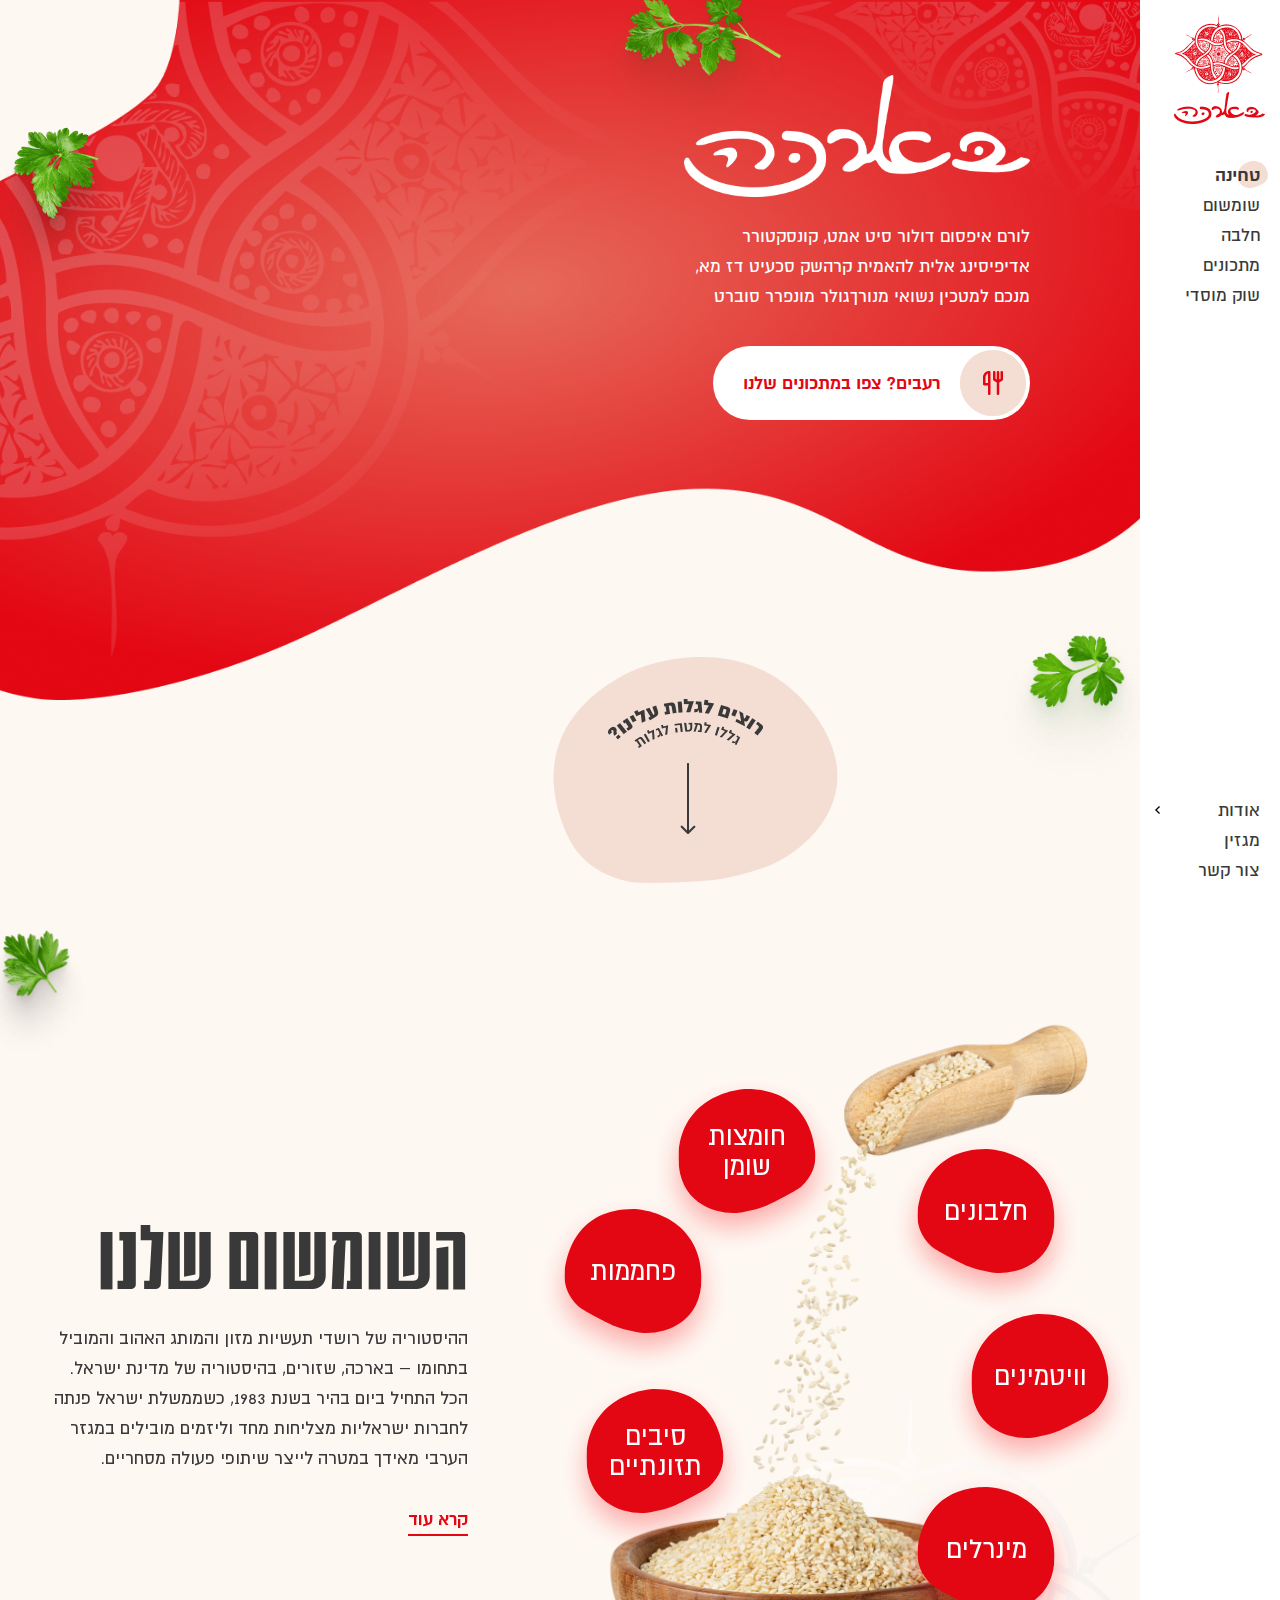
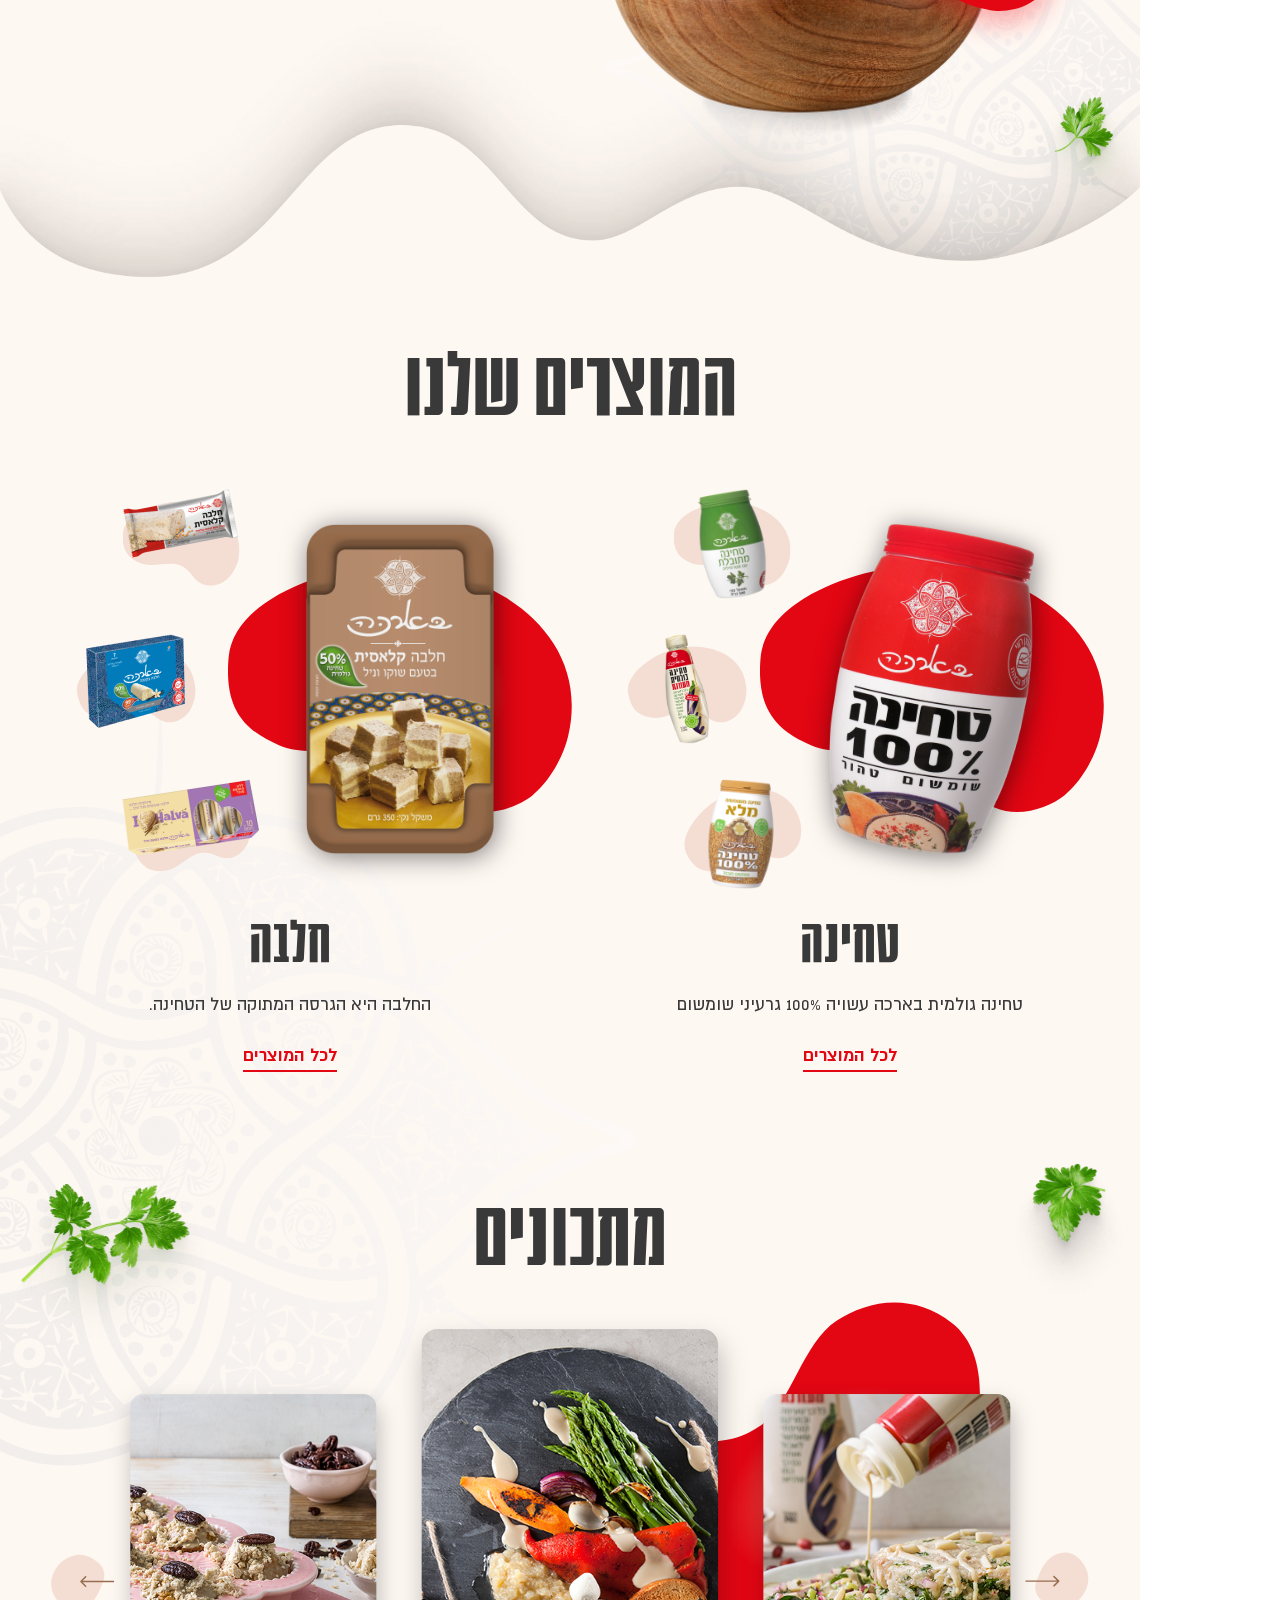
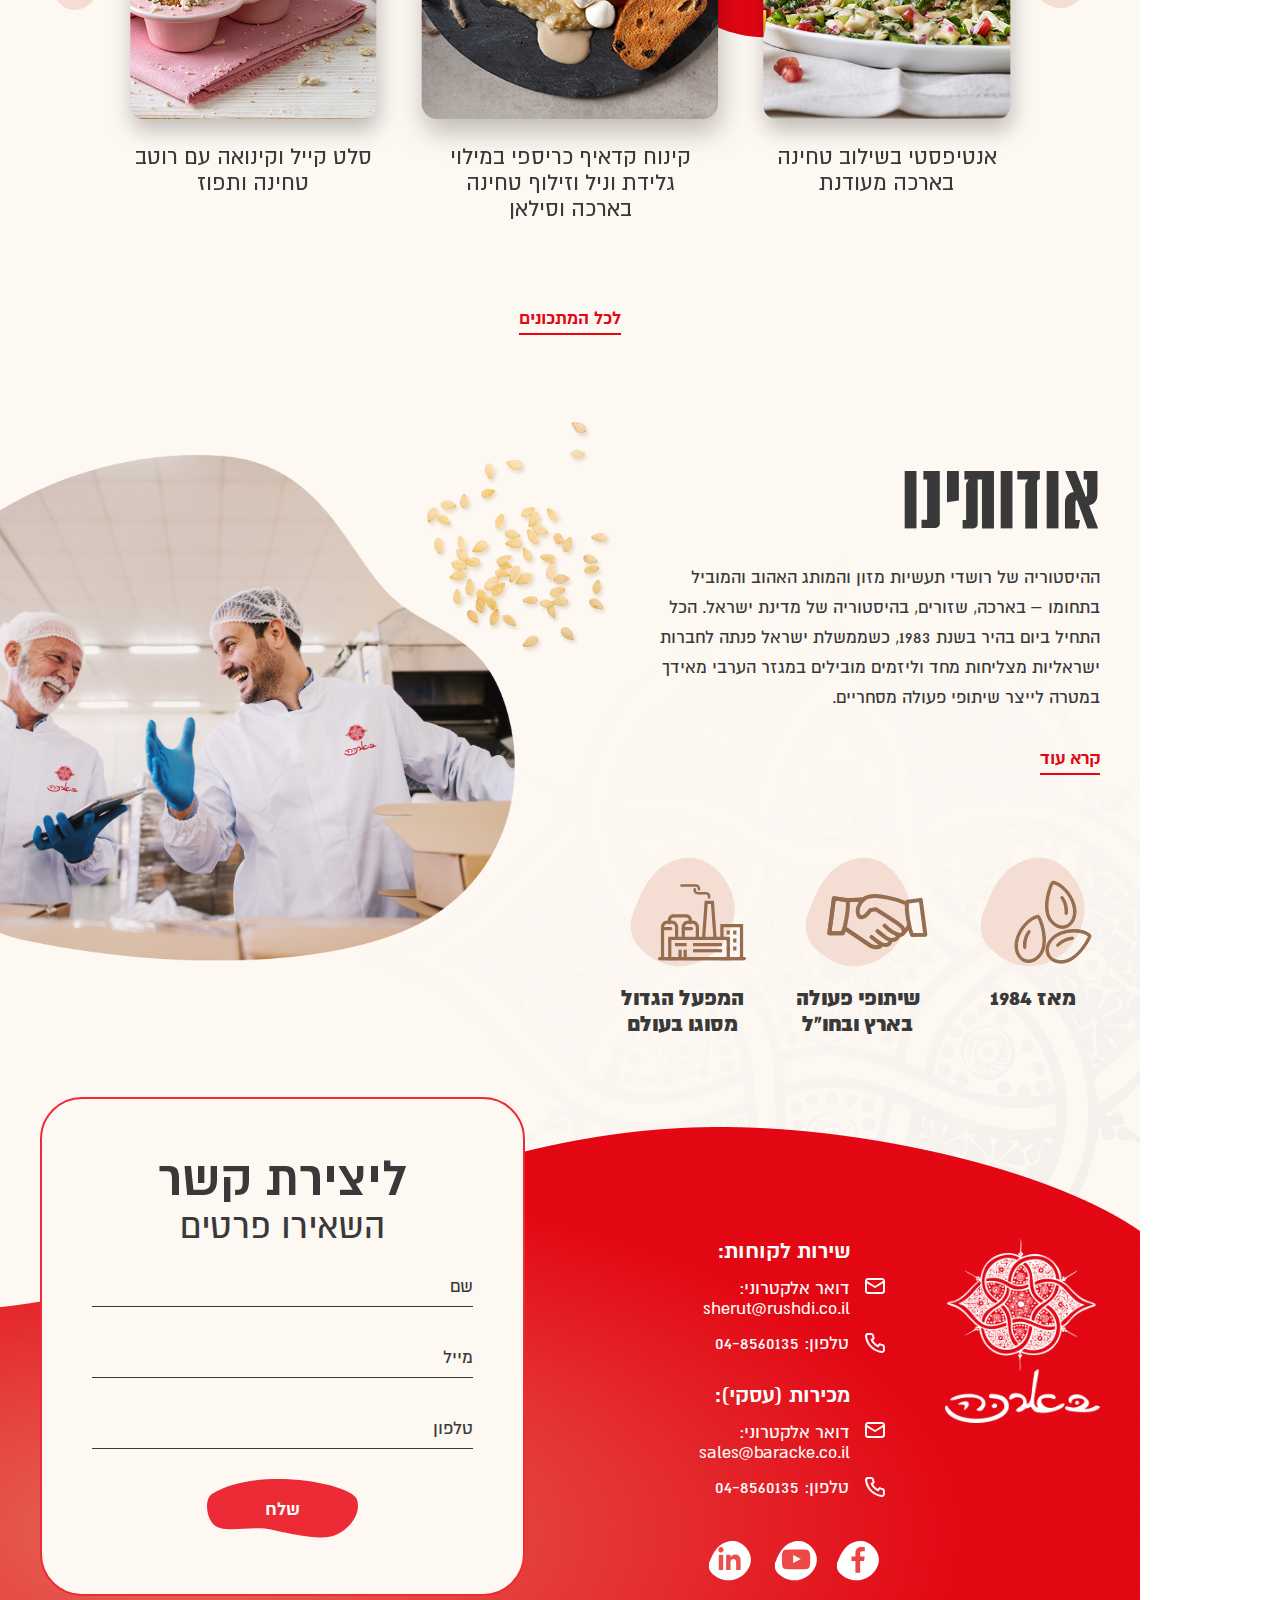
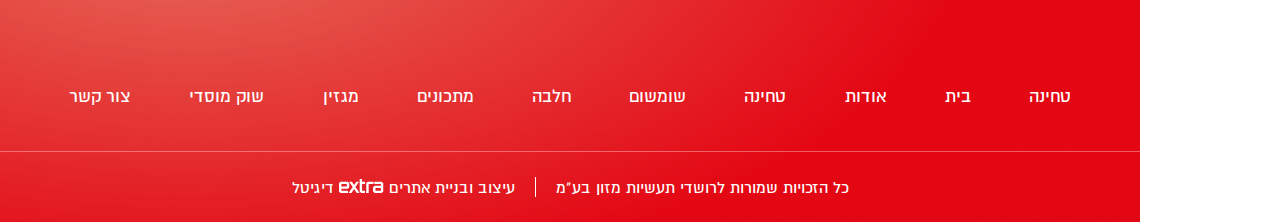
==== commit ebc404f4: "nice" ====
--- a/app/index.html
+++ b/app/index.html
@@ -539,12 +539,12 @@
                     watchSlidesVisibility: true,
                     centeredSlides: true,
                     /*
-				autoplay: {
-					delay: 3000,
-					disableOnInteraction: false,
-					reverseDirection: true,
-				},
-				*/
+                    autoplay: {
+                        delay: 3000,
+                        disableOnInteraction: false,
+                        reverseDirection: true,
+                    },
+                    */
                     speed: 1000,
                     navigation: {
                         nextEl: ".arrow-right",
@@ -552,10 +552,15 @@
                     },
                     breakpoints: {
                         0: {
-                            //spaceBetween: 35,
+                            spaceBetween: 50,
+                            slidesPerView: 1.2,
                         },
-                        1360: {
-                            //spaceBetween: 55,
+                        950: {
+                            spaceBetween: 70,
+                            slidesPerView: 3,
+                        },
+                        1370: {
+                            spaceBetween: 100,
                         },
                     },
                 });
--- a/app/css/style.css
+++ b/app/css/style.css
@@ -70,7 +70,7 @@
 
 section {
   width: 100%;
-  max-width: 1920px;
+  max-width: 1755px;
   margin: auto;
   overflow: hidden;
   position: relative;
@@ -84,7 +84,7 @@
       padding: 55px 0; } }
   @media only screen and (max-width: 950px) {
     section {
-      padding: 35px 0; } }
+      padding: 55px 0; } }
 
 .section-inner {
   max-width: 1530px;
@@ -213,6 +213,16 @@
     width: calc(100% - 8px); }
   .button-round:hover .icon {
     background: #fff; }
+  @media only screen and (max-width: 950px) {
+    .button-round {
+      font-size: 18px;
+      padding-left: 20px; }
+      .button-round .icon {
+        height: 50px;
+        width: 50px;
+        margin-left: 15px; }
+      .button-round:before {
+        width: 50px; } }
 
 .read-more {
   font-family: 'almoni-bold';
@@ -486,7 +496,7 @@
     @media only screen and (max-width: 950px) {
       section.hero .decor.d4 {
         width: 25%;
-        bottom: 73px; } }
+        bottom: 100px; } }
 
 section.hero .bg {
   top: 0;
@@ -571,13 +581,19 @@
       section.hero .parts .part-image .image {
         margin-top: 90px; }
         section.hero .parts .part-image .image img.can {
-          right: -50px;
+          right: -30px;
           top: -85px;
-          max-width: 71%; }
+          max-width: 67%; }
         section.hero .parts .part-image .image img.plate {
-          left: -18px;
+          left: 10px;
           top: 0;
-          max-width: 81%; }
+          max-width: 70%; }
+      section.hero .parts .part-text .content {
+        text-align: center; }
+        section.hero .parts .part-text .content p {
+          text-align: right; }
+        section.hero .parts .part-text .content img {
+          height: 80px; }
     section.hero .wrapper-more {
       margin-top: 250px; }
       section.hero .wrapper-more .more img {
@@ -878,7 +894,9 @@
 
 .section-bg-products {
   background: #fef8f3 url("../images/index/bg-products.png") no-repeat;
-  background-position: left center; }
+  background-position: left center;
+  max-width: 1755px;
+  margin: auto; }
   .section-bg-products section {
     background: none; }
 
@@ -890,17 +908,28 @@
     right: -45px;
     width: 20%;
     text-align: right; }
+    @media only screen and (max-width: 950px) {
+      section.recipes .decor.d1 {
+        right: -45px;
+        width: 40%; } }
   section.recipes .decor.d2 {
     top: 0px;
     left: -25px;
     width: 25%;
     text-align: left; }
+    @media only screen and (max-width: 950px) {
+      section.recipes .decor.d2 {
+        left: -21px;
+        width: 37%; } }
   section.recipes .decor.d3 {
     top: 170px;
     right: 14%;
     width: 30%;
     text-align: right;
     z-index: 1; }
+    @media only screen and (max-width: 950px) {
+      section.recipes .decor.d3 {
+        width: 62%; } }
 
 section.recipes .section-inner {
   max-width: 1700px;
@@ -911,15 +940,24 @@
   margin-top: 10px;
   padding: 100px 130px;
   padding-bottom: 80px; }
-  section.recipes .slider-recipes .swiper-slide {
-    transition-duration: 250ms;
-    transition-property: transform, opacity;
-    opacity: 0; }
-    section.recipes .slider-recipes .swiper-slide.swiper-slide-visible {
+  @media only screen and (min-width: 950px) {
+    section.recipes .slider-recipes .swiper-slide {
+      transition-duration: 250ms;
+      transition-property: transform, opacity;
+      opacity: 0; }
+      section.recipes .slider-recipes .swiper-slide.swiper-slide-visible {
+        opacity: 1;
+        transition-duration: 0ms; } }
+  @media only screen and (max-width: 950px) {
+    section.recipes .slider-recipes .swiper-slide .text {
+      transition-duration: 250ms;
+      transition-property: transform, opacity;
+      opacity: 0; }
+    section.recipes .slider-recipes .swiper-slide.swiper-slide-visible .text {
       opacity: 1;
-      transition-duration: 0ms; }
-    section.recipes .slider-recipes .swiper-slide.swiper-slide-active .box-recipe .image {
-      transform: scale(1.2); }
+      transition-duration: 0ms; } }
+  section.recipes .slider-recipes .swiper-slide.swiper-slide-active .box-recipe .image {
+    transform: scale(1.2); }
 
 section.recipes .nav {
   position: absolute;
@@ -935,6 +973,20 @@
   section.recipes .nav .arrow {
     cursor: pointer;
     pointer-events: auto; }
+
+@media only screen and (max-width: 1370px) {
+  section.recipes .slider-recipes {
+    padding: 100px 90px;
+    padding-bottom: 50px; }
+  section.recipes .nav .arrow img {
+    height: 75px; } }
+
+@media only screen and (max-width: 950px) {
+  section.recipes .section-inner {
+    padding: 0; }
+  section.recipes .slider-recipes {
+    padding: 60px 50px;
+    padding-bottom: 20px; } }
 
 /* --------------------- /Section recipes ---------------------- */
 .box-recipe .image {
@@ -962,6 +1014,20 @@
   margin-top: 35px;
   text-align: center; }
 
+@media only screen and (max-width: 1370px) {
+  .box-recipe .image {
+    height: 325px; }
+  .box-recipe .text {
+    font-size: 25px;
+    margin-top: 25px; } }
+
+@media only screen and (max-width: 950px) {
+  .box-recipe .image {
+    height: 235px; }
+  .box-recipe .text {
+    font-size: 22px;
+    margin-top: 20px; } }
+
 /* ---------------------- Section about ---------------------- */
 section.about .decor {
   z-index: 9; }
@@ -970,6 +1036,13 @@
     left: 36%;
     width: 20%;
     text-align: left; }
+    @media only screen and (max-width: 950px) {
+      section.about .decor.d1 {
+        top: auto;
+        bottom: 240px;
+        left: auto;
+        right: 4%;
+        width: 30%; } }
 
 section.about .wrapper-image {
   font-size: 0; }
@@ -982,12 +1055,12 @@
 
 section.about .boxes {
   display: flex;
-  flex-wrap: wrap;
   margin: -20px;
   margin-top: 75px; }
   section.about .boxes .box {
     padding: 20px;
-    max-width: 200px; }
+    max-width: 200px;
+    width: 33.33%; }
     section.about .boxes .box .inner {
       position: relative; }
     section.about .boxes .box .icon {
@@ -1022,10 +1095,35 @@
       text-align: center;
       margin-top: 30px; }
 
+@media only screen and (max-width: 950px) {
+  section.about .content {
+    max-width: 100%; }
+  section.about .boxes {
+    margin: -10px;
+    margin-top: 45px; }
+    section.about .boxes .box {
+      padding: 10px;
+      max-width: 200px; }
+      section.about .boxes .box .inner {
+        position: relative; }
+      section.about .boxes .box .icon {
+        height: 45px; }
+        section.about .boxes .box .icon img {
+          transform: translateX(20px) translateY(10px); }
+        section.about .boxes .box .icon:after {
+          width: 70px; }
+      section.about .boxes .box .text {
+        font-size: 19px;
+        margin-top: 20px; }
+  section.about .wrapper-image {
+    margin-top: 25px; } }
+
 /* --------------------- /Section about ---------------------- */
 .section-bg-about {
   background: #fef8f3 url("../images/index/bg-about.png") no-repeat;
-  background-position: right 25%; }
+  background-position: right 25%;
+  max-width: 1755px;
+  margin: auto; }
   .section-bg-about section,
   .section-bg-about footer {
     background: none; }
@@ -1041,7 +1139,10 @@
 footer {
   position: relative;
   overflow: hidden;
-  margin-top: 145px; }
+  margin-top: 145px;
+  max-width: 1755px;
+  margin: auto;
+  background: #FEF8F3; }
   footer .bg {
     position: absolute;
     font-size: 0;
@@ -1062,6 +1163,8 @@
         padding: 0 60px; }
       footer .part-top .parts .part-form {
         text-align: left; }
+  footer .logo img {
+    max-width: 100%; }
   footer .contact {
     margin-top: 25px; }
     footer .contact:first-child {
@@ -1150,6 +1253,69 @@
         width: 1px;
         background: #fff;
         margin: 0 20px; }
+  @media only screen and (max-width: 1370px) {
+    footer .part-top .parts .part-cols .cols {
+      margin: 0 -30px; }
+      footer .part-top .parts .part-cols .cols .col {
+        padding: 0 30px; }
+    footer .wrapper-form {
+      padding: 50px; }
+      footer .wrapper-form .title {
+        font-size: 55px; }
+      footer .wrapper-form .subtitle {
+        font-size: 40px; } }
+  @media only screen and (max-width: 950px) {
+    footer:after {
+      content: "";
+      position: absolute;
+      display: block;
+      bottom: 0;
+      left: 0;
+      right: 0;
+      height: calc(100% - 420px);
+      background-color: #E30613; }
+    footer .bg img {
+      width: 950px; }
+    footer .part-top {
+      padding-bottom: 45px;
+      padding-top: 35px; }
+      footer .part-top .parts .part-form {
+        text-align: center; }
+      footer .part-top .parts .part-cols .cols {
+        flex-wrap: wrap; }
+        footer .part-top .parts .part-cols .cols .col {
+          width: 100%;
+          margin-top: 35px; }
+    footer .logo {
+      text-align: center;
+      width: 100%; }
+    footer .social {
+      justify-content: center; }
+    footer .wrapper-form {
+      margin: auto;
+      padding: 25px; }
+      footer .wrapper-form .title {
+        font-size: 45px; }
+      footer .wrapper-form .subtitle {
+        font-size: 35px; }
+    footer .menu-cont-footer {
+      margin-top: 35px; }
+      footer .menu-cont-footer .main-menu {
+        display: block;
+        -moz-column-count: 2;
+             column-count: 2;
+        -moz-column-gap: 30px;
+             column-gap: 30px; }
+        footer .menu-cont-footer .main-menu li {
+          margin: 5px; }
+          footer .menu-cont-footer .main-menu li:first-child {
+            margin-top: 0; }
+    footer .part-bottom .section-inner {
+      flex-direction: column; }
+      footer .part-bottom .section-inner .sep {
+        display: none; }
+      footer .part-bottom .section-inner .credit {
+        margin-top: 15px; } }
 
 /* --------------------- /footer ---------------------- */
 .wpcf7 form {
@@ -1248,6 +1414,303 @@
   .wpcf7 .wpcf7-form-control-wrap {
     width: 100%; } }
 
+/* ---------------------- Section top-inner ---------------------- */
+section.top-inner {
+  padding: 0;
+  color: #fff;
+  text-align: right;
+  position: relative; }
+  section.top-inner .section-inner {
+    z-index: 2;
+    max-width: 1690px;
+    padding: 0; }
+    section.top-inner .section-inner .wrapper {
+      background: url("../images/inner/bg-top.png") no-repeat;
+      background-position: center bottom;
+      background-size: auto 100%;
+      padding: 80px 255px; }
+  section.top-inner .title {
+    font-family: 'barlev-bold';
+    font-size: 113px;
+    line-height: 1;
+    margin: 0; }
+  section.top-inner .breadcrumbs {
+    font-family: 'almoni-regular';
+    font-size: 18px;
+    margin-top: 10px;
+    text-align: right; }
+  @media only screen and (max-width: 1370px) {
+    section.top-inner .section-inner .wrapper {
+      padding: 50px 155px; }
+    section.top-inner .title {
+      font-size: 90px; } }
+  @media only screen and (max-width: 950px) {
+    section.top-inner .section-inner .wrapper {
+      padding: 30px 20px;
+      background-position: right -30px bottom; }
+    section.top-inner .title {
+      font-size: 50px; }
+    section.top-inner .breadcrumbs {
+      font-size: 17px; } }
+
+/* --------------------- /Section top-inner ---------------------- */
+/* ---------------------- Section about-inner ---------------------- */
+section.about-inner {
+  overflow: visible;
+  z-index: 9; }
+  section.about-inner .decor.d1 {
+    text-align: left;
+    bottom: -30px;
+    left: -30px;
+    width: 15%; }
+    @media only screen and (max-width: 950px) {
+      section.about-inner .decor.d1 {
+        bottom: -30px;
+        left: -15px;
+        width: 30%; } }
+  section.about-inner .parts .part-text {
+    width: 45%; }
+  section.about-inner .boxes {
+    display: flex;
+    margin: -15px;
+    margin-top: 100px; }
+    section.about-inner .boxes .box {
+      padding: 50px 15px;
+      text-align: center;
+      background: url("../images/inner/bg-box.svg") no-repeat;
+      background-size: contain;
+      background-position: center center; }
+      section.about-inner .boxes .box .text {
+        font-family: 'almoni-black';
+        font-size: 20px;
+        color: var(--color-text); }
+  @media only screen and (max-width: 1370px) {
+    section.about-inner .boxes {
+      margin: -35px -15px;
+      margin-top: 70px; }
+      section.about-inner .boxes .box {
+        padding: 35px 15px; }
+        section.about-inner .boxes .box .text {
+          font-size: 18px; } }
+  @media only screen and (max-width: 1200px) {
+    section.about-inner .boxes {
+      margin: -15px -15px;
+      margin-top: 50px; }
+      section.about-inner .boxes .box {
+        padding: 15px 15px; }
+        section.about-inner .boxes .box .text {
+          font-size: 18px; }
+    section.about-inner .image {
+      margin-top: 30px; } }
+
+/* --------------------- /Section about-inner ---------------------- */
+/* ---------------------- Section history ---------------------- */
+section.history {
+  padding-bottom: 230px;
+  overflow: visible;
+  z-index: 2; }
+  section.history .bg {
+    position: absolute;
+    bottom: -120px;
+    left: 0;
+    right: 0;
+    font-size: 0; }
+    section.history .bg img {
+      width: 100%; }
+  section.history .slider-history {
+    max-width: 1630px;
+    margin-top: 35px; }
+  section.history .nav {
+    position: absolute;
+    display: flex;
+    align-items: center;
+    justify-content: space-between;
+    left: 0;
+    right: 0;
+    top: 50%;
+    transform: translateY(-50%);
+    pointer-events: none;
+    z-index: 9; }
+    section.history .nav .arrow {
+      cursor: pointer;
+      pointer-events: auto; }
+  section.history .slider-thumbs {
+    margin-top: 100px; }
+    section.history .slider-thumbs .swiper-slide {
+      width: auto;
+      cursor: pointer;
+      padding: 50px; }
+      section.history .slider-thumbs .swiper-slide.swiper-slide-thumb-active .year {
+        color: #fff; }
+        section.history .slider-thumbs .swiper-slide.swiper-slide-thumb-active .year:before {
+          opacity: 1; }
+      section.history .slider-thumbs .swiper-slide .year {
+        font-family: 'barlev-bold';
+        font-size: 64px;
+        color: #AEAEAE;
+        position: relative; }
+        section.history .slider-thumbs .swiper-slide .year span {
+          position: relative;
+          z-index: 2;
+          transition: color 0.5s; }
+        section.history .slider-thumbs .swiper-slide .year:before {
+          content: "";
+          position: absolute;
+          display: block;
+          width: 169px;
+          height: 153px;
+          background: url("../images/inner/bg-thumb.svg") no-repeat;
+          background-size: contain;
+          background-position: center center;
+          top: 50%;
+          left: 50%;
+          transform: translateX(-50%) translateY(-50%);
+          opacity: 0;
+          transition: opacity 0.5s; }
+  @media only screen and (max-width: 1370px) {
+    section.history {
+      padding-bottom: 130px; }
+      section.history .bg {
+        bottom: -85px; }
+      section.history .nav .arrow img {
+        height: 75px; }
+      section.history .slider-thumbs {
+        margin-top: 45px; }
+        section.history .slider-thumbs .swiper-slide .year:before {
+          width: 140px;
+          height: 135px; } }
+  @media only screen and (max-width: 1200px) {
+    section.history .bg {
+      bottom: -75px; } }
+  @media only screen and (max-width: 950px) {
+    section.history {
+      padding-bottom: 30px; }
+      section.history .bg {
+        bottom: -55px; }
+      section.history .nav {
+        top: auto;
+        bottom: 0;
+        transform: none; }
+      section.history .slider-thumbs {
+        margin-top: 25px; }
+        section.history .slider-thumbs .swiper-slide {
+          padding: 25px; }
+          section.history .slider-thumbs .swiper-slide .year {
+            font-size: 45px; }
+            section.history .slider-thumbs .swiper-slide .year:before {
+              width: 95px; } }
+
+/* --------------------- /Section history ---------------------- */
+.box-history {
+  display: flex;
+  align-items: center;
+  padding: 0 150px; }
+  .box-history .text {
+    width: 35%;
+    padding-left: 50px; }
+    .box-history .text .title {
+      font-family: 'almoni-black';
+      font-size: 32px;
+      color: var(--color-text); }
+  .box-history .image {
+    position: relative;
+    flex-grow: 1;
+    padding-right: 50px;
+    width: 65%; }
+    .box-history .image .year {
+      position: absolute;
+      top: 13%;
+      right: 11%;
+      font-family: 'barlev-bold';
+      font-size: 113px;
+      color: var(--color-main); }
+    .box-history .image .inner {
+      -webkit-mask-image: url("../images/inner/history/mask.png");
+              mask-image: url("../images/inner/history/mask.png");
+      -webkit-mask-size: contain;
+              mask-size: contain;
+      -webkit-mask-repeat: no-repeat;
+              mask-repeat: no-repeat;
+      -webkit-mask-position: center;
+              mask-position: center;
+      overflow: hidden;
+      display: flex;
+      align-items: center;
+      justify-content: center; }
+      .box-history .image .inner img {
+        max-width: 100%; }
+  @media only screen and (max-width: 1370px) {
+    .box-history {
+      padding: 0 100px; }
+      .box-history .text .title {
+        font-size: 25px; } }
+  @media only screen and (max-width: 1200px) {
+    .box-history .text {
+      width: 40%; }
+    .box-history .image {
+      width: 60%; } }
+  @media only screen and (max-width: 950px) {
+    .box-history {
+      flex-wrap: wrap;
+      padding: 0 10px; }
+      .box-history .text {
+        width: 100%;
+        padding: 0; }
+        .box-history .text .title {
+          font-size: 22px; }
+      .box-history .image {
+        width: 100%;
+        margin-top: 25px;
+        padding: 0; }
+        .box-history .image .year {
+          font-size: 85px; } }
+
+/* ---------------------- Section family ---------------------- */
+section.family .section-inner {
+  position: relative;
+  z-index: 9; }
+
+@media only screen and (max-width: 950px) {
+  section.family .parts {
+    flex-direction: column-reverse; }
+    section.family .parts .part:nth-child(2) {
+      margin-top: 0; }
+    section.family .parts .part:nth-child(1) {
+      margin-top: 25px; } }
+
+/* --------------------- /Section family ---------------------- */
+/* ---------------------- Section quality ---------------------- */
+section.quality {
+  overflow: visible; }
+  section.quality .decor.d1 {
+    top: -60px;
+    left: 45%;
+    width: 20%;
+    text-align: left; }
+    @media only screen and (max-width: 950px) {
+      section.quality .decor.d1 {
+        top: -10px;
+        left: -5%;
+        width: 50%; } }
+  section.quality .boxes {
+    display: flex;
+    justify-content: space-around;
+    flex-wrap: wrap;
+    margin: -25px; }
+    section.quality .boxes .box {
+      width: 50%;
+      padding: 25px; }
+      section.quality .boxes .box .inner {
+        display: flex;
+        align-items: center;
+        justify-content: center; }
+        section.quality .boxes .box .inner img {
+          max-width: 100%; }
+  @media only screen and (max-width: 950px) {
+    section.quality .parts .part:nth-child(2) {
+      margin-top: 45px; } }
+
+/* --------------------- /Section quality ---------------------- */
 .alignnone, .aligncenter, .alignright, .alignleft {
   max-width: 50%; }
 
